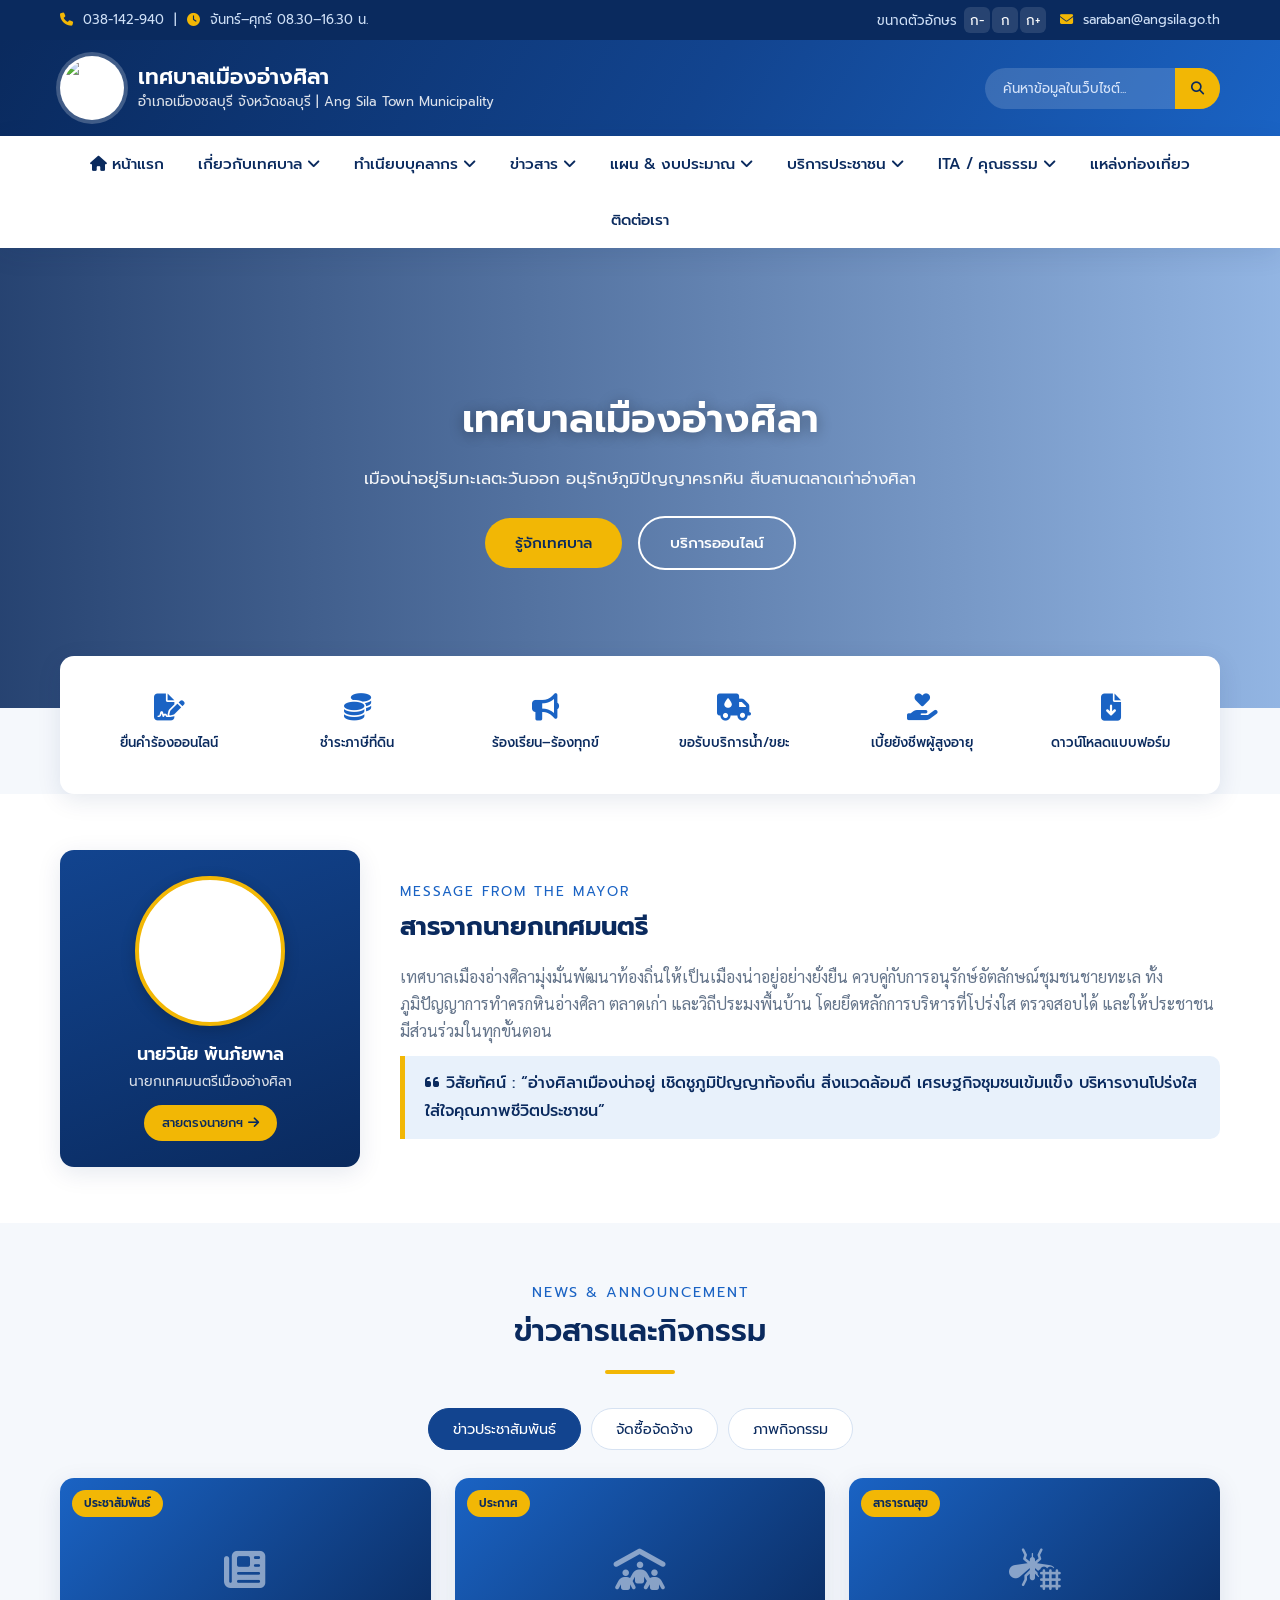
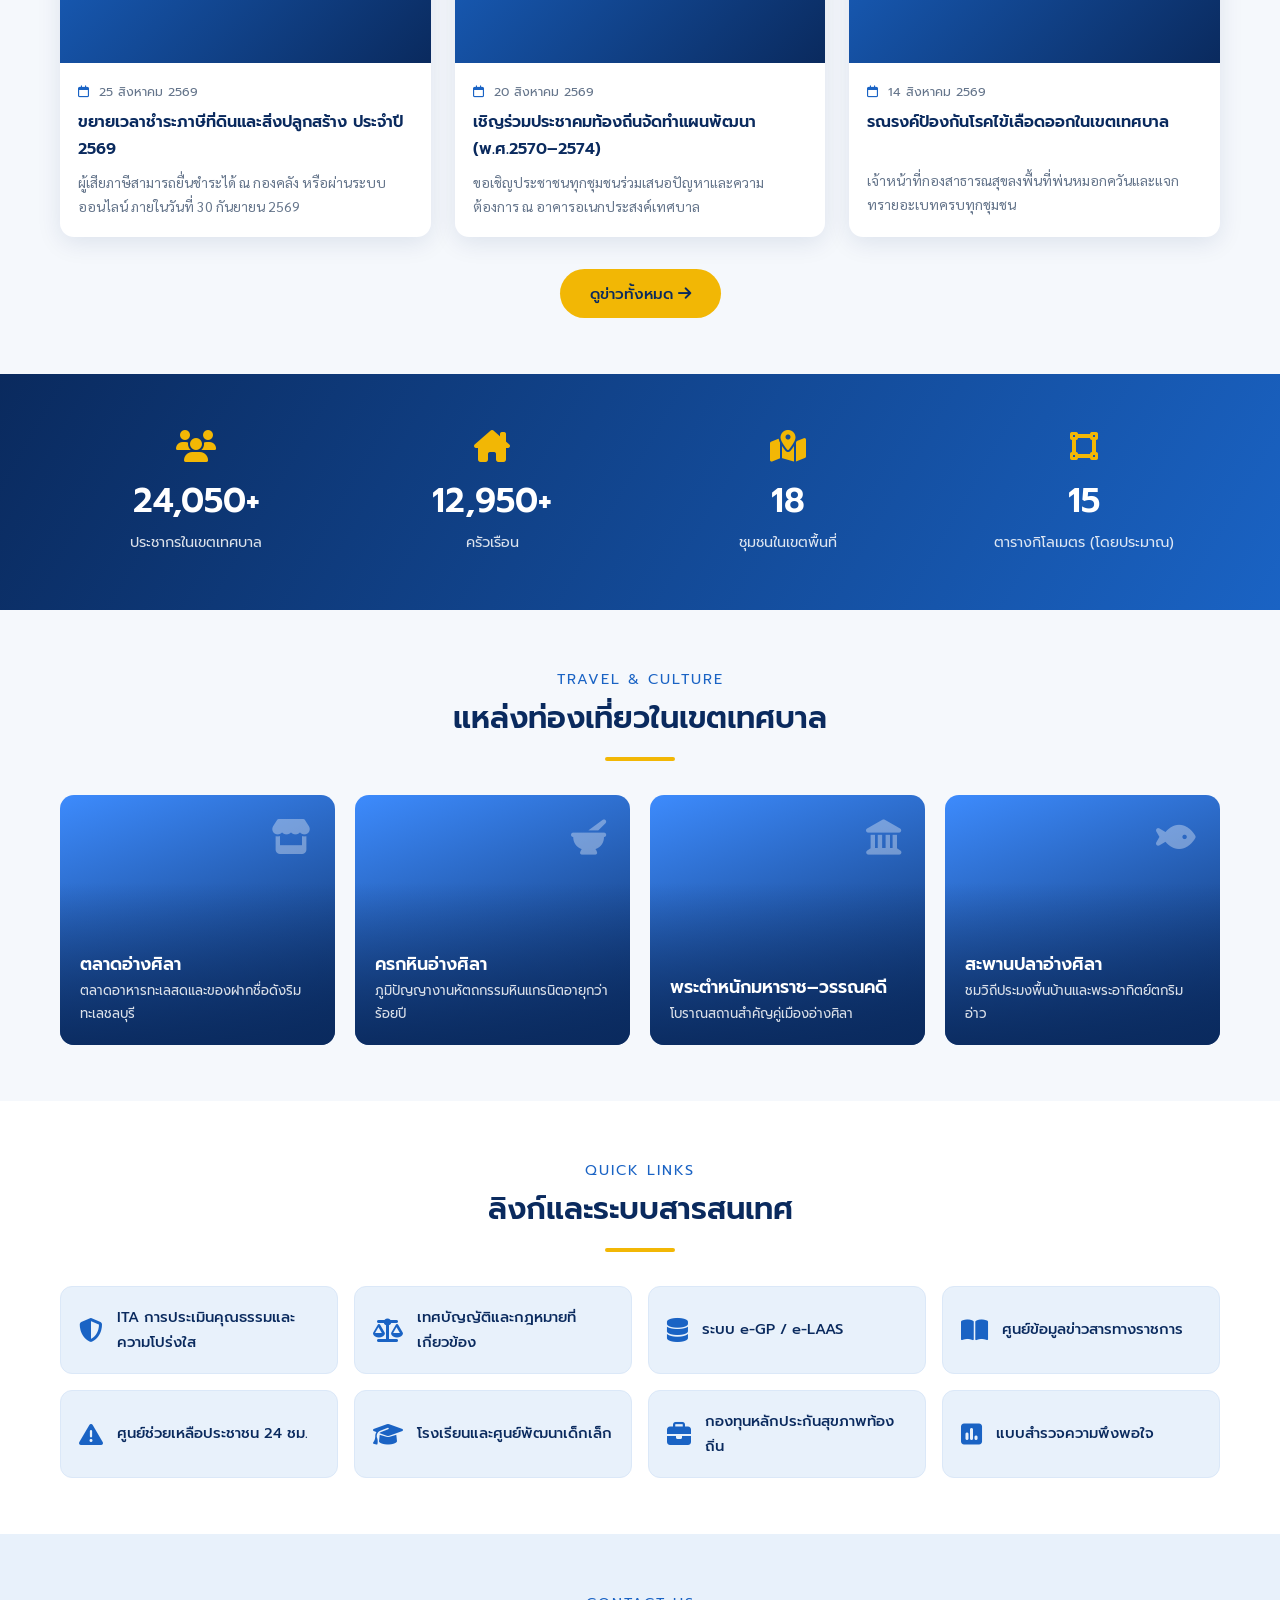
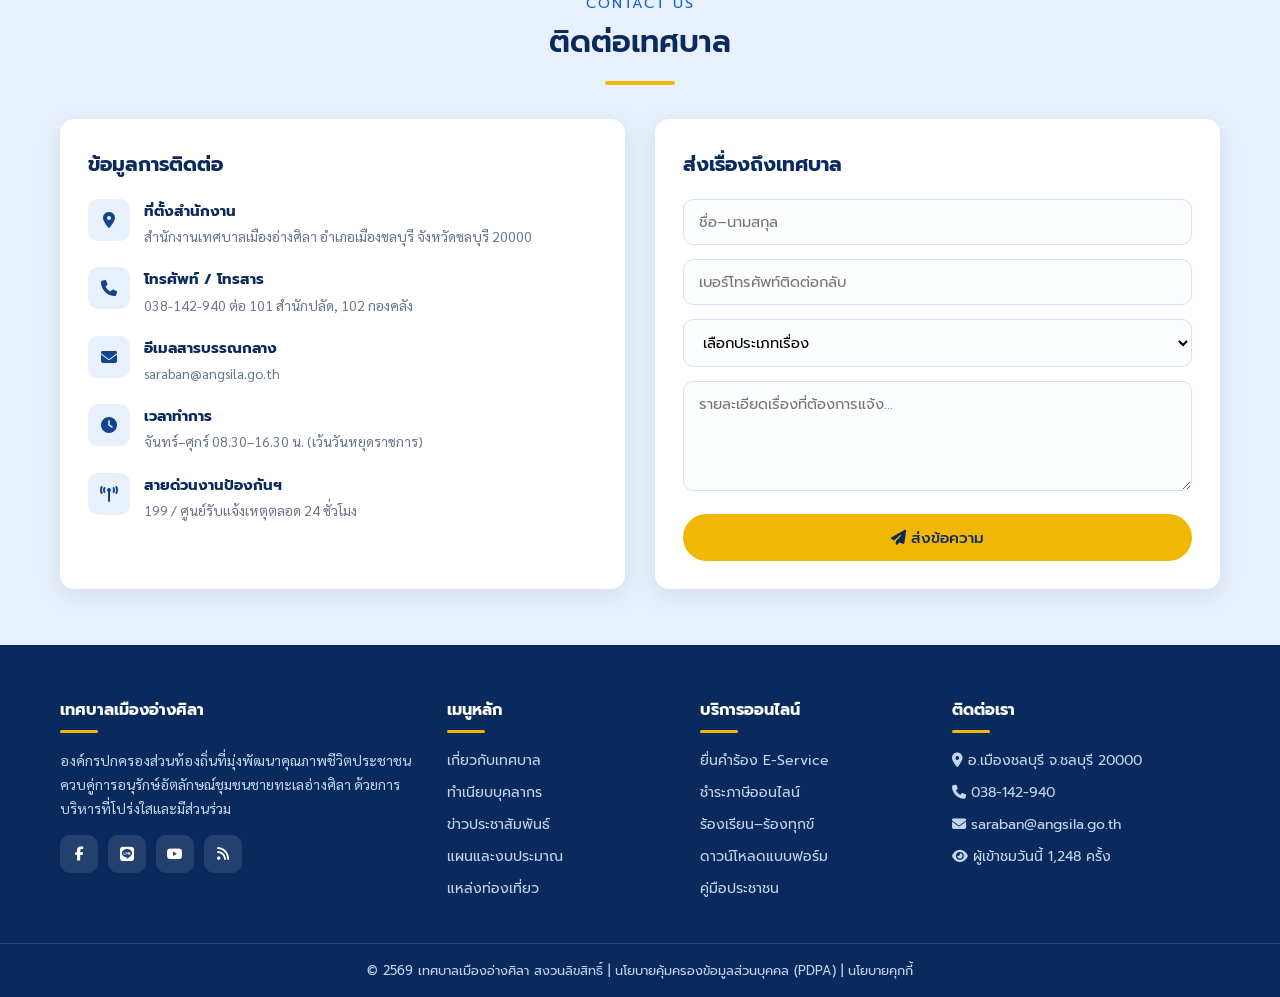
==== index.html @ 9c4792d6 "Update index.html" ====
<!DOCTYPE html>
<html lang="th">
<head>
<meta charset="UTF-8">
<meta name="viewport" content="width=device-width, initial-scale=1.0">
<title>เทศบาลเมืองอ่างศิลา | อำเภอเมืองชลบุรี จังหวัดชลบุรี</title>
<meta name="description" content="เว็บไซต์อย่างเป็นทางการ เทศบาลเมืองอ่างศิลา จังหวัดชลบุรี ข่าวประชาสัมพันธ์ ประกาศจัดซื้อจัดจ้าง บริการประชาชน E-Service">

<link href="https://fonts.googleapis.com/css2?family=Prompt:wght@300;400;500;600;700&family=Sarabun:wght@300;400;600&display=swap" rel="stylesheet">
<link rel="stylesheet" href="https://cdnjs.cloudflare.com/ajax/libs/font-awesome/6.5.1/css/all.min.css">
<link rel="stylesheet" href="style.css?v=2">
</head>
<body>

<!-- ============ TOP BAR ============ -->
<div class="topbar">
  <div class="container">
    <div><i class="fa-solid fa-phone"></i> 038-142-940 &nbsp;|&nbsp; <i class="fa-solid fa-clock"></i> จันทร์–ศุกร์ 08.30–16.30 น.</div>
    <div class="topbar-r">
      <span class="fsize">ขนาดตัวอักษร
        <button data-fs="-1">ก-</button><button data-fs="0">ก</button><button data-fs="1">ก+</button>
      </span>
      <a href="mailto:saraban@angsila.go.th"><i class="fa-solid fa-envelope"></i> saraban@angsila.go.th</a>
    </div>
  </div>
</div>

<!-- ============ HEADER ============ -->
<header class="header">
  <div class="container">
    <div class="brand">
      <div class="logo">
        <img src="https://lh3.googleusercontent.com/d/1RgfR0ilwzPCkBdMjjhStTM_xNR6mOEXY" alt="ตราสัญลักษณ์เทศบาลเมืองอ่างศิลา" style="width:100%; height:100%; object-fit:contain; border-radius:50%;">
      </div>
      <div>
        <h1>เทศบาลเมืองอ่างศิลา</h1>
        <p>อำเภอเมืองชลบุรี จังหวัดชลบุรี | Ang Sila Town Municipality</p>
      </div>
    </div>
    <form class="header-search" id="searchForm">
      <input type="text" placeholder="ค้นหาข้อมูลในเว็บไซต์...">
      <button type="submit"><i class="fa-solid fa-magnifying-glass"></i></button>
    </form>
    <button class="burger" id="burger" aria-label="เปิดเมนู"><i class="fa-solid fa-bars"></i></button>
  </div>
</header>

<!-- ============ NAV ============ -->
<nav class="nav">
  <div class="container">
    <ul id="menu">
      <li><a href="#home"><i class="fa-solid fa-house"></i> หน้าแรก</a></li>

      <li class="has-sub"><a href="#about">เกี่ยวกับเทศบาล <i class="fa-solid fa-angle-down"></i></a>
        <ul class="sub">
          <li><a href="#">ประวัติความเป็นมา</a></li>
          <li><a href="#">วิสัยทัศน์ / พันธกิจ</a></li>
          <li><a href="#">ตราสัญลักษณ์</a></li>
          <li><a href="#">ข้อมูลสภาพทั่วไป</a></li>
          <li><a href="#">อำนาจหน้าที่</a></li>
          <li><a href="#">โครงสร้างองค์กร</a></li>
        </ul>
      </li>

      <li class="has-sub"><a href="#">ทำเนียบบุคลากร <i class="fa-solid fa-angle-down"></i></a>
        <ul class="sub">
          <li><a href="#">คณะผู้บริหาร</a></li>
          <li><a href="#">สมาชิกสภาเทศบาล</a></li>
          <li><a href="#">หัวหน้าส่วนราชการ</a></li>
          <li><a href="#">สำนักปลัดเทศบาล</a></li>
          <li><a href="#">กองคลัง / กองช่าง</a></li>
          <li><a href="#">กองสาธารณสุขฯ / กองการศึกษา</a></li>
        </ul>
      </li>

      <li class="has-sub"><a href="#news">ข่าวสาร <i class="fa-solid fa-angle-down"></i></a>
        <ul class="sub">
          <li><a href="#news">ข่าวประชาสัมพันธ์</a></li>
          <li><a href="#news">ข่าวจัดซื้อจัดจ้าง</a></li>
          <li><a href="#">ประกาศรับสมัครงาน</a></li>
          <li><a href="#news">ภาพกิจกรรม</a></li>
          <li><a href="#">วารสาร / จดหมายข่าว</a></li>
        </ul>
      </li>

      <li class="has-sub"><a href="#">แผน &amp; งบประมาณ <i class="fa-solid fa-angle-down"></i></a>
        <ul class="sub">
          <li><a href="#">แผนพัฒนาท้องถิ่น</a></li>
          <li><a href="#">เทศบัญญัติงบประมาณรายจ่าย</a></li>
          <li><a href="#">แผนการดำเนินงานประจำปี</a></li>
          <li><a href="#">รายงานผลการดำเนินงาน</a></li>
          <li><a href="#">รายงานการเงินประจำปี</a></li>
        </ul>
      </li>

      <li class="has-sub"><a href="#service">บริการประชาชน <i class="fa-solid fa-angle-down"></i></a>
        <ul class="sub">
          <li><a href="#">คู่มือสำหรับประชาชน</a></li>
          <li><a href="#">E-Service ยื่นคำร้องออนไลน์</a></li>
          <li><a href="#">ชำระภาษีออนไลน์</a></li>
          <li><a href="#contact">แจ้งเรื่องร้องเรียน–ร้องทุกข์</a></li>
          <li><a href="#">แจ้งเรื่องทุจริตประพฤติมิชอบ</a></li>
          <li><a href="#">ดาวน์โหลดแบบฟอร์ม</a></li>
        </ul>
      </li>

      <li class="has-sub"><a href="#">ITA / คุณธรรม <i class="fa-solid fa-angle-down"></i></a>
        <ul class="sub">
          <li><a href="#">การเปิดเผยข้อมูลสาธารณะ (OIT)</a></li>
          <li><a href="#">มาตรการส่งเสริมคุณธรรม</a></li>
          <li><a href="#">นโยบาย No Gift Policy</a></li>
          <li><a href="#">ผลการประเมิน ITA</a></li>
        </ul>
      </li>

      <li><a href="#travel">แหล่งท่องเที่ยว</a></li>
      <li><a href="#contact">ติดต่อเรา</a></li>
    </ul>
  </div>
</nav>

<!-- ============ HERO SLIDER ============ -->
<section class="hero" id="home">
  <div class="slide on" style="background-image:url('https://images.unsplash.com/photo-1507525428034-b723cf961d3e?w=1600')">
    <div class="slide-txt">
      <h2>เทศบาลเมืองอ่างศิลา</h2>
      <p>เมืองน่าอยู่ริมทะเลตะวันออก อนุรักษ์ภูมิปัญญาครกหิน สืบสานตลาดเก่าอ่างศิลา</p>
      <a href="#about" class="btn btn-gold">รู้จักเทศบาล</a>
      <a href="#service" class="btn btn-line">บริการออนไลน์</a>
    </div>
  </div>
  <div class="slide" style="background-image:url('https://images.unsplash.com/photo-1519046904884-53103b34b206?w=1600')">
    <div class="slide-txt">
      <h2>บริการประชาชนด้วยหัวใจ</h2>
      <p>ยื่นคำร้อง ชำระภาษี แจ้งเรื่องร้องเรียน ได้ทุกที่ทุกเวลาผ่านระบบ E-Service</p>
      <a href="#service" class="btn btn-gold">เข้าสู่ระบบ E-Service</a>
    </div>
  </div>
  <div class="slide" style="background-image:url('https://images.unsplash.com/photo-1533105079780-92b9be482077?w=1600')">
    <div class="slide-txt">
      <h2>โปร่งใส ตรวจสอบได้</h2>
      <p>เปิดเผยข้อมูลงบประมาณ จัดซื้อจัดจ้าง และผลการดำเนินงานตามหลักธรรมาภิบาล</p>
      <a href="#" class="btn btn-gold">ข้อมูลสาธารณะ (ITA)</a>
    </div>
  </div>
  <div class="dots" id="dots">
    <span class="on" data-go="0"></span><span data-go="1"></span><span data-go="2"></span>
  </div>
</section>

<!-- ============ QUICK SERVICE ============ -->
<div class="container quick" id="service">
  <div class="quick-grid">
    <a href="#" class="qitem"><i class="fa-solid fa-file-signature"></i><span>ยื่นคำร้องออนไลน์</span></a>
    <a href="#" class="qitem"><i class="fa-solid fa-coins"></i><span>ชำระภาษีที่ดิน</span></a>
    <a href="#contact" class="qitem"><i class="fa-solid fa-bullhorn"></i><span>ร้องเรียน–ร้องทุกข์</span></a>
    <a href="#" class="qitem"><i class="fa-solid fa-truck-droplet"></i><span>ขอรับบริการน้ำ/ขยะ</span></a>
    <a href="#" class="qitem"><i class="fa-solid fa-hand-holding-heart"></i><span>เบี้ยยังชีพผู้สูงอายุ</span></a>
    <a href="#" class="qitem"><i class="fa-solid fa-file-arrow-down"></i><span>ดาวน์โหลดแบบฟอร์ม</span></a>
  </div>
</div>

<!-- ============ MAYOR ============ -->
<section class="sec mayor" id="about">
  <div class="container mayor-wrap">
    <div class="mayor-card">
      <div class="ph" style="width: 150px; height: 150px; border-radius: 50%; margin: 0 auto 14px; border: 4px solid #f2b705; overflow: hidden; box-shadow: 0 4px 15px rgba(0,0,0,.2); display: flex; align-items: center; justify-content: center; background: #fff;">
        <img src="https://www.angsilacity.go.th/wp-content/uploads/2025/06/%E0%B8%99%E0%B8%B2%E0%B8%A2%E0%B8%81%E0%B8%AF-%E0%B8%A7%E0%B8%B4%E0%B8%99%E0%B8%B1%E0%B8%A2-4-1024x1024.jpg" alt="นายวินัย พ้นภัยพาล นายกเทศมนตรีเมืองอ่างศิลา" style="width: 100%; height: 100%; object-fit: cover; border-radius: 50%; display: block;">
      </div>
      <h4>นายวินัย พ้นภัยพาล</h4>
      <p>นายกเทศมนตรีเมืองอ่างศิลา</p>
      <a href="#contact">สายตรงนายกฯ <i class="fa-solid fa-arrow-right"></i></a>
    </div>
    <div class="mayor-txt">
      <span class="eyebrow">MESSAGE FROM THE MAYOR</span>
      <h3>สารจากนายกเทศมนตรี</h3>
      <p>เทศบาลเมืองอ่างศิลามุ่งมั่นพัฒนาท้องถิ่นให้เป็นเมืองน่าอยู่อย่างยั่งยืน ควบคู่กับการอนุรักษ์อัตลักษณ์ชุมชนชายทะเล ทั้งภูมิปัญญาการทำครกหินอ่างศิลา ตลาดเก่า และวิถีประมงพื้นบ้าน โดยยึดหลักการบริหารที่โปร่งใส ตรวจสอบได้ และให้ประชาชนมีส่วนร่วมในทุกขั้นตอน</p>
      <div class="vision"><i class="fa-solid fa-quote-left"></i> วิสัยทัศน์ : “อ่างศิลาเมืองน่าอยู่ เชิดชูภูมิปัญญาท้องถิ่น สิ่งแวดล้อมดี เศรษฐกิจชุมชนเข้มแข็ง บริหารงานโปร่งใส ใส่ใจคุณภาพชีวิตประชาชน”</div>
    </div>
  </div>
</section>

<!-- ============ NEWS ============ -->
<section class="sec" id="news">
  <div class="container">
    <div class="sec-head"><span>News &amp; Announcement</span><h2>ข่าวสารและกิจกรรม</h2></div>

    <div class="tabs">
      <button class="tab on" data-tab="0">ข่าวประชาสัมพันธ์</button>
      <button class="tab" data-tab="1">จัดซื้อจัดจ้าง</button>
      <button class="tab" data-tab="2">ภาพกิจกรรม</button>
    </div>

    <div class="pane on">
      <div class="news-grid">
        <article class="card"><div class="card-img"><span class="tag">ประชาสัมพันธ์</span><i class="fa-solid fa-newspaper"></i></div>
          <div class="card-body"><div class="date"><i class="fa-regular fa-calendar"></i> 25 สิงหาคม 2569</div>
          <h4>ขยายเวลาชำระภาษีที่ดินและสิ่งปลูกสร้าง ประจำปี 2569</h4>
          <p>ผู้เสียภาษีสามารถยื่นชำระได้ ณ กองคลัง หรือผ่านระบบออนไลน์ ภายในวันที่ 30 กันยายน 2569</p></div></article>

        <article class="card"><div class="card-img"><span class="tag">ประกาศ</span><i class="fa-solid fa-people-roof"></i></div>
          <div class="card-body"><div class="date"><i class="fa-regular fa-calendar"></i> 20 สิงหาคม 2569</div>
          <h4>เชิญร่วมประชาคมท้องถิ่นจัดทำแผนพัฒนา (พ.ศ.2570–2574)</h4>
          <p>ขอเชิญประชาชนทุกชุมชนร่วมเสนอปัญหาและความต้องการ ณ อาคารอเนกประสงค์เทศบาล</p></div></article>

        <article class="card"><div class="card-img"><span class="tag">สาธารณสุข</span><i class="fa-solid fa-mosquito-net"></i></div>
          <div class="card-body"><div class="date"><i class="fa-regular fa-calendar"></i> 14 สิงหาคม 2569</div>
          <h4>รณรงค์ป้องกันโรคไข้เลือดออกในเขตเทศบาล</h4>
          <p>เจ้าหน้าที่กองสาธารณสุขลงพื้นที่พ่นหมอกควันและแจกทรายอะเบทครบทุกชุมชน</p></div></article>
      </div>
    </div>

    <div class="pane">
      <div class="news-grid">
        <article class="card"><div class="card-img"><span class="tag">e-Bidding</span><i class="fa-solid fa-gavel"></i></div>
          <div class="card-body"><div class="date"><i class="fa-regular fa-calendar"></i> 22 สิงหาคม 2569</div>
          <h4>ประกวดราคาจ้างก่อสร้างถนน คสล. ซอยอ่างศิลา 12</h4>
          <p>วงเงินงบประมาณ 4,850,000 บาท ยื่นข้อเสนอผ่านระบบ e-GP</p></div></article>

        <article class="card"><div class="card-img"><span class="tag">ราคากลาง</span><i class="fa-solid fa-file-invoice-dollar"></i></div>
          <div class="card-body"><div class="date"><i class="fa-regular fa-calendar"></i> 18 สิงหาคม 2569</div>
          <h4>เผยแพร่ราคากลางจัดซื้อรถบรรทุกขยะแบบอัดท้าย</h4>
          <p>ขนาด 6 ตัน 6 ล้อ จำนวน 1 คัน ตามเกณฑ์ราคากลางสำนักงบประมาณ</p></div></article>

        <article class="card"><div class="card-img"><span class="tag">ผลจัดซื้อ</span><i class="fa-solid fa-clipboard-check"></i></div>
          <div class="card-body"><div class="date"><i class="fa-regular fa-calendar"></i> 09 สิงหาคม 2569</div>
          <h4>ประกาศผู้ชนะการเสนอราคาปรับปรุงภูมิทัศน์ชายหาด</h4>
          <p>รายละเอียดตามเอกสารแนบท้ายประกาศเทศบาลเมืองอ่างศิลา</p></div></article>
      </div>
    </div>

    <div class="pane">
      <div class="news-grid">
        <article class="card"><div class="card-img"><span class="tag">กิจกรรม</span><i class="fa-solid fa-camera-retro"></i></div>
          <div class="card-body"><div class="date"><i class="fa-regular fa-calendar"></i> 12 สิงหาคม 2569</div>
          <h4>กิจกรรมเฉลิมพระเกียรติและปลูกต้นไม้เฉลิมพระเกียรติ</h4>
          <p>คณะผู้บริหาร พนักงาน และประชาชนร่วมกิจกรรมโดยพร้อมเพรียง</p></div></article>

        <article class="card"><div class="card-img"><span class="tag">ชุมชน</span><i class="fa-solid fa-hands-holding-circle"></i></div>
          <div class="card-body"><div class="date"><i class="fa-regular fa-calendar"></i> 05 สิงหาคม 2569</div>
          <h4>อบรมส่งเสริมอาชีพงานหัตถกรรมครกหินอ่างศิลา</h4>
          <p>ถ่ายทอดภูมิปัญญาสู่เยาวชนรุ่นใหม่ ต่อยอดเป็นสินค้า OTOP ประจำท้องถิ่น</p></div></article>

        <article class="card"><div class="card-img"><span class="tag">สิ่งแวดล้อม</span><i class="fa-solid fa-recycle"></i></div>
          <div class="card-body"><div class="date"><i class="fa-regular fa-calendar"></i> 28 กรกฎาคม 2569</div>
          <h4>Big Cleaning Day เก็บขยะชายหาดอ่างศิลา</h4>
          <p>ร่วมกับจิตอาสาและสถานศึกษาในพื้นที่ ฟื้นฟูทัศนียภาพชายทะเล</p></div></article>
      </div>
    </div>

    <a href="#" class="btn more btn-gold">ดูข่าวทั้งหมด <i class="fa-solid fa-arrow-right"></i></a>
  </div>
</section>

<!-- ============ STATS ============ -->
<section class="sec stats">
  <div class="container stat-grid">
    <div class="stat"><i class="fa-solid fa-users"></i><h3 data-count="39000">0</h3><p>ประชากรในเขตเทศบาล</p></div>
    <div class="stat"><i class="fa-solid fa-house-chimney"></i><h3 data-count="21000">0</h3><p>ครัวเรือน</p></div>
    <div class="stat"><i class="fa-solid fa-map-location-dot"></i><h3 data-count="18">0</h3><p>ชุมชนในเขตพื้นที่</p></div>
    <div class="stat"><i class="fa-solid fa-vector-square"></i><h3 data-count="15">0</h3><p>ตารางกิโลเมตร (โดยประมาณ)</p></div>
  </div>
</section>

<!-- ============ TRAVEL ============ -->
<section class="sec" id="travel">
  <div class="container">
    <div class="sec-head"><span>Travel &amp; Culture</span><h2>แหล่งท่องเที่ยวในเขตเทศบาล</h2></div>
    <div class="travel-grid">
      <div class="t-card"><i class="fa-solid fa-store"></i><div><h4>ตลาดอ่างศิลา</h4><p>ตลาดอาหารทะเลสดและของฝากชื่อดังริมทะเลชลบุรี</p></div></div>
      <div class="t-card"><i class="fa-solid fa-mortar-pestle"></i><div><h4>ครกหินอ่างศิลา</h4><p>ภูมิปัญญางานหัตถกรรมหินแกรนิตอายุกว่าร้อยปี</p></div></div>
      <div class="t-card"><i class="fa-solid fa-landmark"></i><div><h4>พระตำหนักมหาราช–วรรณคดี</h4><p>โบราณสถานสำคัญคู่เมืองอ่างศิลา</p></div></div>
      <div class="t-card"><i class="fa-solid fa-fish"></i><div><h4>สะพานปลาอ่างศิลา</h4><p>ชมวิถีประมงพื้นบ้านและพระอาทิตย์ตกริมอ่าว</p></div></div>
    </div>
  </div>
</section>

<!-- ============ QUICK LINKS ============ -->
<section class="sec ita">
  <div class="container">
    <div class="sec-head"><span>Quick Links</span><h2>ลิงก์และระบบสารสนเทศ</h2></div>
    <div class="link-grid">
      <a href="#" class="link-box"><i class="fa-solid fa-shield-halved"></i><b>ITA การประเมินคุณธรรมและความโปร่งใส</b></a>
      <a href="#" class="link-box"><i class="fa-solid fa-scale-balanced"></i><b>เทศบัญญัติและกฎหมายที่เกี่ยวข้อง</b></a>
      <a href="#" class="link-box"><i class="fa-solid fa-database"></i><b>ระบบ e-GP / e-LAAS</b></a>
      <a href="#" class="link-box"><i class="fa-solid fa-book-open"></i><b>ศูนย์ข้อมูลข่าวสารทางราชการ</b></a>
      <a href="#" class="link-box"><i class="fa-solid fa-triangle-exclamation"></i><b>ศูนย์ช่วยเหลือประชาชน 24 ชม.</b></a>
      <a href="#" class="link-box"><i class="fa-solid fa-graduation-cap"></i><b>โรงเรียนและศูนย์พัฒนาเด็กเล็ก</b></a>
      <a href="#" class="link-box"><i class="fa-solid fa-briefcase"></i><b>กองทุนหลักประกันสุขภาพท้องถิ่น</b></a>
      <a href="#" class="link-box"><i class="fa-solid fa-square-poll-vertical"></i><b>แบบสำรวจความพึงพอใจ</b></a>
    </div>
  </div>
</section>

<!-- ============ CONTACT ============ -->
<section class="sec contact" id="contact">
  <div class="container">
    <div class="sec-head"><span>Contact Us</span><h2>ติดต่อเทศบาล</h2></div>
    <div class="contact-wrap">
      <div class="info-box">
        <h3>ข้อมูลการติดต่อ</h3>
        <div class="info-row"><i class="fa-solid fa-location-dot"></i><div><b>ที่ตั้งสำนักงาน</b><span>สำนักงานเทศบาลเมืองอ่างศิลา อำเภอเมืองชลบุรี จังหวัดชลบุรี 20000</span></div></div>
        <div class="info-row"><i class="fa-solid fa-phone"></i><div><b>โทรศัพท์ / โทรสาร</b><span>038-142-940 ต่อ 101 สำนักปลัด, 102 กองคลัง</span></div></div>
        <div class="info-row"><i class="fa-solid fa-envelope"></i><div><b>อีเมลสารบรรณกลาง</b><span>saraban@angsila.go.th</span></div></div>
        <div class="info-row"><i class="fa-solid fa-clock"></i><div><b>เวลาทำการ</b><span>จันทร์–ศุกร์ 08.30–16.30 น. (เว้นวันหยุดราชการ)</span></div></div>
        <div class="info-row"><i class="fa-solid fa-tower-broadcast"></i><div><b>สายด่วนงานป้องกันฯ</b><span>199 / ศูนย์รับแจ้งเหตุตลอด 24 ชั่วโมง</span></div></div>
      </div>

      <div class="info-box">
        <h3>ส่งเรื่องถึงเทศบาล</h3>
        <form id="contactForm">
          <div class="form-g"><input type="text" placeholder="ชื่อ–นามสกุล" required></div>
          <div class="form-g"><input type="tel" placeholder="เบอร์โทรศัพท์ติดต่อกลับ" required></div>
          <div class="form-g">
            <select required>
              <option value="">เลือกประเภทเรื่อง</option>
              <option>สอบถามข้อมูลทั่วไป</option>
              <option>แจ้งเรื่องร้องเรียน–ร้องทุกข์</option>
              <option>แจ้งซ่อมไฟฟ้าสาธารณะ / ถนน</option>
              <option>ขอรับบริการจัดเก็บขยะ</option>
            </select>
          </div>
          <div class="form-g"><textarea placeholder="รายละเอียดเรื่องที่ต้องการแจ้ง..." required></textarea></div>
          <button type="submit" class="btn btn-gold"><i class="fa-solid fa-paper-plane"></i> ส่งข้อความ</button>
          <p class="form-msg" id="formMsg"></p>
        </form>
      </div>
    </div>
  </div>
</section>

<!-- ============ FOOTER ============ -->
<footer>
  <div class="container f-grid">
    <div>
      <h4>เทศบาลเมืองอ่างศิลา</h4>
      <p class="f-about">องค์กรปกครองส่วนท้องถิ่นที่มุ่งพัฒนาคุณภาพชีวิตประชาชน ควบคู่การอนุรักษ์อัตลักษณ์ชุมชนชายทะเลอ่างศิลา ด้วยการบริหารที่โปร่งใสและมีส่วนร่วม</p>
      <div class="social">
        <a href="#" aria-label="Facebook"><i class="fa-brands fa-facebook-f"></i></a>
        <a href="#" aria-label="Line"><i class="fa-brands fa-line"></i></a>
        <a href="#" aria-label="YouTube"><i class="fa-brands fa-youtube"></i></a>
        <a href="#" aria-label="RSS"><i class="fa-solid fa-rss"></i></a>
      </div>
    </div>
    <div><h4>เมนูหลัก</h4><ul>
      <li><a href="#about">เกี่ยวกับเทศบาล</a></li>
      <li><a href="#">ทำเนียบบุคลากร</a></li>
      <li><a href="#news">ข่าวประชาสัมพันธ์</a></li>
      <li><a href="#">แผนและงบประมาณ</a></li>
      <li><a href="#travel">แหล่งท่องเที่ยว</a></li>
    </ul></div>
    <div><h4>บริการออนไลน์</h4><ul>
      <li><a href="#">ยื่นคำร้อง E-Service</a></li>
      <li><a href="#">ชำระภาษีออนไลน์</a></li>
      <li><a href="#contact">ร้องเรียน–ร้องทุกข์</a></li>
      <li><a href="#">ดาวน์โหลดแบบฟอร์ม</a></li>
      <li><a href="#">คู่มือประชาชน</a></li>
    </ul></div>
    <div><h4>ติดต่อเรา</h4><ul>
      <li><i class="fa-solid fa-location-dot"></i> อ.เมืองชลบุรี จ.ชลบุรี 20000</li>
      <li><i class="fa-solid fa-phone"></i> 038-142-940</li>
      <li><i class="fa-solid fa-envelope"></i> saraban@angsila.go.th</li>
      <li><i class="fa-solid fa-eye"></i> ผู้เข้าชมวันนี้ 1,248 ครั้ง</li>
    </ul></div>
  </div>
  <div class="copy">© 2569 เทศบาลเมืองอ่างศิลา สงวนลิขสิทธิ์ | นโยบายคุ้มครองข้อมูลส่วนบุคคล (PDPA) | นโยบายคุกกี้</div>
</footer>

<button id="top" aria-label="กลับขึ้นด้านบน"><i class="fa-solid fa-chevron-up"></i></button>

<script src="script.js"></script>
</body>
</html>
---- style.css ----
/* ================================================
   เทศบาลเมืองอ่างศิลา — Stylesheet
   Theme: Navy Blue | Font: Prompt / Sarabun
   ================================================ */

/* ---------- 1. VARIABLES ---------- */
:root{
  --navy:#0a2a5e;
  --blue:#12448f;
  --blue2:#1a63c4;
  --sky:#3d8bfd;
  --light:#e8f1fb;
  --gold:#f2b705;
  --ink:#1e2a3a;
  --gray:#65758b;
  --line:#d6e2f2;
  --radius:14px;
  --shadow:0 6px 24px rgba(10,42,94,.10);
  --shadow-lg:0 14px 34px rgba(10,42,94,.18);
}

/* ---------- 2. RESET & BASE ---------- */
*{margin:0;padding:0;box-sizing:border-box}
html{scroll-behavior:smooth}
body{font-family:'Prompt',sans-serif;color:var(--ink);background:#f5f8fc;line-height:1.7;font-size:16px}
a{text-decoration:none;color:inherit}
li{list-style:none}
img{max-width:100%;display:block}
button{font-family:inherit}

/* ---------- 3. LAYOUT HELPERS ---------- */
.container{max-width:1200px;margin:0 auto;padding:0 20px}
.sec{padding:56px 0}
.sec-head{text-align:center;margin-bottom:34px}
.sec-head span{color:var(--blue2);font-size:.9rem;letter-spacing:2px;text-transform:uppercase}
.sec-head h2{font-size:1.9rem;color:var(--navy);font-weight:600}
.sec-head::after{content:"";display:block;width:70px;height:4px;background:var(--gold);margin:12px auto 0;border-radius:4px}
.eyebrow{color:var(--blue2);font-size:.85rem;letter-spacing:2px}

/* ---------- 4. BUTTONS ---------- */
.btn{display:inline-block;padding:12px 30px;border-radius:30px;font-weight:500;transition:.25s;cursor:pointer;border:0;font-size:.95rem}
.btn-gold{background:var(--gold);color:var(--navy)}
.btn-gold:hover{background:#fff;transform:translateY(-2px)}
.btn-line{border:2px solid #fff;color:#fff;margin-left:10px}
.btn-line:hover{background:#fff;color:var(--navy)}
.more{display:block;width:fit-content;margin:32px auto 0}

/* ---------- 5. TOP BAR ---------- */
.topbar{background:var(--navy);color:#cfe0f7;font-size:.82rem;padding:7px 0}
.topbar .container{display:flex;justify-content:space-between;align-items:center;flex-wrap:wrap;gap:8px}
.topbar i{color:var(--gold);margin-right:5px}
.topbar-r{display:flex;align-items:center;gap:14px}
.fsize button{background:rgba(255,255,255,.12);border:0;color:#fff;width:26px;height:26px;border-radius:6px;cursor:pointer;margin-left:2px}
.fsize button:hover{background:var(--gold);color:var(--navy)}

/* ---------- 6. HEADER ---------- */
.header{background:linear-gradient(120deg,#0a2a5e,#12448f 55%,#1a63c4);color:#fff;padding:16px 0}
.header .container{display:flex;align-items:center;justify-content:space-between;gap:16px}
.brand{display:flex;align-items:center;gap:14px}
.logo{width:64px;height:64px;border-radius:50%;background:#fff;display:flex;align-items:center;justify-content:center;box-shadow:0 0 0 4px rgba(255,255,255,.22);flex-shrink:0;overflow:hidden;padding:3px}
.logo img{width:100%;height:100%;object-fit:contain}
.brand h1{font-size:1.35rem;font-weight:600;line-height:1.3}
.brand p{font-size:.83rem;opacity:.85}
.header-search{display:flex;background:rgba(255,255,255,.15);border-radius:30px;overflow:hidden}
.header-search input{border:0;background:transparent;padding:10px 18px;color:#fff;outline:0;width:190px;font-family:inherit}
.header-search input::placeholder{color:#d6e4fa}
.header-search button{border:0;background:var(--gold);color:var(--navy);padding:0 16px;cursor:pointer}
.burger{display:none;background:transparent;border:0;color:#fff;font-size:1.6rem;cursor:pointer}

/* ---------- 7. NAVIGATION ---------- */
.nav{background:#fff;box-shadow:var(--shadow);position:sticky;top:0;z-index:99}
.nav ul{display:flex;justify-content:center;flex-wrap:wrap}
.nav > .container > ul > li > a{display:block;padding:15px 17px;font-size:.95rem;font-weight:500;color:var(--navy);position:relative}
.nav > .container > ul > li > a:hover{color:var(--blue2)}
.nav > .container > ul > li > a::after{content:"";position:absolute;left:50%;bottom:8px;width:0;height:3px;background:var(--gold);transition:.25s;transform:translateX(-50%);border-radius:3px}
.nav > .container > ul > li:hover > a::after{width:60%}

.has-sub{position:relative}
.sub{position:absolute;top:100%;left:0;background:#fff;min-width:245px;box-shadow:var(--shadow);border-top:3px solid var(--gold);border-radius:0 0 10px 10px;display:block;opacity:0;visibility:hidden;transform:translateY(10px);transition:.22s}
.has-sub:hover .sub{opacity:1;visibility:visible;transform:translateY(0)}
.sub li a{display:block;padding:10px 18px;font-size:.9rem;color:var(--ink);border-bottom:1px solid #eef3f9;transition:.2s}
.sub li a:hover{background:var(--light);color:var(--blue);padding-left:24px}

/* ---------- 8. HERO SLIDER ---------- */
.hero{position:relative;height:460px;overflow:hidden}
.slide{position:absolute;inset:0;opacity:0;transition:opacity 1s;background-size:cover;background-position:center;display:grid;place-items:center}
.slide.on{opacity:1}
.slide::before{content:"";position:absolute;inset:0;background:linear-gradient(90deg,rgba(10,42,94,.88),rgba(26,99,196,.45))}
.slide-txt{position:relative;color:#fff;text-align:center;max-width:840px;padding:0 20px}
.slide-txt h2{font-size:2.5rem;font-weight:600;margin-bottom:12px;text-shadow:0 2px 14px rgba(0,0,0,.35)}
.slide-txt p{font-size:1.05rem;opacity:.95;margin-bottom:22px}
.dots{position:absolute;bottom:22px;left:50%;transform:translateX(-50%);display:flex;gap:9px;z-index:3}
.dots span{width:11px;height:11px;border-radius:50%;background:rgba(255,255,255,.5);cursor:pointer;transition:.3s}
.dots span.on{background:var(--gold);width:30px;border-radius:8px}

/* ---------- 9. QUICK SERVICE ---------- */
.quick{margin-top:-52px;position:relative;z-index:5}
.quick-grid{display:grid;grid-template-columns:repeat(6,1fr);gap:14px;background:#fff;padding:22px;border-radius:var(--radius);box-shadow:var(--shadow)}
.qitem{text-align:center;padding:16px 8px;border-radius:12px;transition:.25s}
.qitem i{font-size:1.7rem;color:var(--blue2);margin-bottom:8px;display:block;transition:.25s}
.qitem span{font-size:.82rem;font-weight:500;color:var(--navy);transition:.25s}
.qitem:hover{background:var(--blue);transform:translateY(-5px)}
.qitem:hover i,.qitem:hover span{color:#fff}

/* ---------- 10. MAYOR (แก้ไขให้รูปอยู่ในกรอบวงกลมเรียบร้อย) ---------- */
.mayor{background:#fff}
.mayor-wrap{display:grid;grid-template-columns:300px 1fr;gap:40px;align-items:center}
.mayor-card{background:linear-gradient(160deg,var(--blue),var(--navy));border-radius:var(--radius);padding:26px 20px;text-align:center;color:#fff;box-shadow:var(--shadow)}
.mayor-card .ph{width:150px;height:150px;border-radius:50%;margin:0 auto 14px;border:4px solid var(--gold);overflow:hidden;box-shadow:0 4px 15px rgba(0,0,0,.2);display:flex;align-items:center;justify-content:center;background:#fff}
.mayor-card .ph img{width:100%;height:100%;object-fit:cover;border-radius:50%;display:block}
.mayor-card h4{font-size:1.1rem;font-weight:600}
.mayor-card p{font-size:.85rem;opacity:.85}
.mayor-card a{display:inline-block;margin-top:12px;font-size:.8rem;background:var(--gold);color:var(--navy);padding:7px 18px;border-radius:20px;font-weight:500;transition:.25s}
.mayor-card a:hover{background:#fff}
.mayor-txt h3{color:var(--navy);font-size:1.6rem;margin-bottom:14px}
.mayor-txt p{color:var(--gray);margin-bottom:12px;font-family:'Sarabun',sans-serif}
.vision{border-left:5px solid var(--gold);background:var(--light);padding:14px 20px;border-radius:0 10px 10px 0;color:var(--navy);font-weight:500}

/* ---------- 11. NEWS ---------- */
.tabs{display:flex;justify-content:center;gap:10px;flex-wrap:wrap;margin-bottom:28px}
.tab{padding:9px 24px;border-radius:30px;background:#fff;border:1px solid var(--line);cursor:pointer;font-size:.9rem;color:var(--navy);transition:.2s}
.tab.on,.tab:hover{background:var(--blue);color:#fff;border-color:var(--blue)}
.pane{display:none}
.pane.on{display:block;animation:fade .4s}
@keyframes fade{from{opacity:0;transform:translateY(12px)}to{opacity:1;transform:none}}

.news-grid{display:grid;grid-template-columns:repeat(3,1fr);gap:24px}
.card{background:#fff;border-radius:var(--radius);overflow:hidden;box-shadow:var(--shadow);transition:.28s}
.card:hover{transform:translateY(-7px);box-shadow:var(--shadow-lg)}
.card-img{height:185px;background:linear-gradient(135deg,var(--blue2),var(--navy));display:grid;place-items:center;color:rgba(255,255,255,.5);font-size:2.6rem;position:relative}
.tag{position:absolute;top:12px;left:12px;background:var(--gold);color:var(--navy);font-size:.72rem;padding:4px 12px;border-radius:20px;font-weight:600}
.card-body{padding:18px}
.date{font-size:.78rem;color:var(--gray);margin-bottom:7px}
.date i{color:var(--blue2);margin-right:5px}
.card-body h4{font-size:1rem;color:var(--navy);font-weight:600;margin-bottom:8px;min-height:52px}
.card-body p{font-size:.87rem;color:var(--gray);font-family:'Sarabun',sans-serif}

/* ---------- 12. STATS ---------- */
.stats{background:linear-gradient(120deg,var(--navy),var(--blue2));color:#fff}
.stat-grid{display:grid;grid-template-columns:repeat(4,1fr);gap:24px;text-align:center}
.stat i{font-size:2rem;color:var(--gold);margin-bottom:10px}
.stat h3{font-size:2.1rem;font-weight:600}
.stat p{font-size:.9rem;opacity:.85}

/* ---------- 13. TRAVEL ---------- */
.travel-grid{display:grid;grid-template-columns:repeat(4,1fr);gap:20px}
.t-card{position:relative;height:250px;border-radius:var(--radius);overflow:hidden;background:linear-gradient(160deg,var(--sky),var(--navy));display:flex;align-items:flex-end;padding:20px;color:#fff;transition:.3s}
.t-card::after{content:"";position:absolute;inset:0;background:linear-gradient(transparent 35%,rgba(10,42,94,.9))}
.t-card i{position:absolute;top:24px;right:24px;font-size:2.2rem;opacity:.35}
.t-card div{position:relative;z-index:2}
.t-card h4{font-size:1.1rem;font-weight:600}
.t-card p{font-size:.82rem;opacity:.85}
.t-card:hover{transform:scale(1.03)}

/* ---------- 14. QUICK LINKS ---------- */
.ita{background:#fff}
.link-grid{display:grid;grid-template-columns:repeat(4,1fr);gap:16px}
.link-box{display:flex;align-items:center;gap:14px;background:var(--light);padding:18px;border-radius:12px;transition:.25s;border:1px solid #dbe8f8}
.link-box i{font-size:1.5rem;color:var(--blue2);transition:.25s}
.link-box b{font-size:.92rem;color:var(--navy);font-weight:500;transition:.25s}
.link-box:hover{background:var(--blue);border-color:var(--blue)}
.link-box:hover i,.link-box:hover b{color:#fff}

/* ---------- 15. CONTACT ---------- */
.contact{background:var(--light)}
.contact-wrap{display:grid;grid-template-columns:1fr 1fr;gap:30px}
.info-box{background:#fff;padding:28px;border-radius:var(--radius);box-shadow:var(--shadow)}
.info-box h3{color:var(--navy);margin-bottom:18px;font-size:1.25rem}
.info-row{display:flex;gap:14px;margin-bottom:16px}
.info-row i{width:42px;height:42px;background:var(--light);color:var(--blue);border-radius:10px;display:grid;place-items:center;flex-shrink:0}
.info-row b{display:block;font-size:.93rem;color:var(--navy)}
.info-row span{font-size:.86rem;color:var(--gray);font-family:'Sarabun',sans-serif}

.form-g{margin-bottom:14px}
.form-g input,.form-g textarea,.form-g select{width:100%;padding:11px 15px;border:1px solid var(--line);border-radius:10px;font-family:inherit;font-size:.92rem;outline:0;background:#fbfdff;transition:.2s}
.form-g input:focus,.form-g textarea:focus,.form-g select:focus{border-color:var(--blue2)}
.form-g textarea{height:110px;resize:vertical}
.info-box .btn-gold{width:100%}
.form-msg{margin-top:12px;font-size:.88rem;color:#0a7a3c;display:none}
.form-msg.show{display:block}

/* ---------- 16. FOOTER ---------- */
footer{background:var(--navy);color:#c3d6f0;padding:52px 0 0;font-size:.88rem}
.f-grid{display:grid;grid-template-columns:1.6fr 1fr 1fr 1.2fr;gap:30px;padding-bottom:34px}
footer h4{color:#fff;font-size:1rem;margin-bottom:16px;position:relative;padding-bottom:9px}
footer h4::after{content:"";position:absolute;left:0;bottom:0;width:38px;height:3px;background:var(--gold);border-radius:3px}
.f-about{font-family:'Sarabun',sans-serif}
footer li{margin-bottom:8px}
footer li a:hover{color:var(--gold);padding-left:5px;display:inline-block;transition:.2s}
.social{display:flex;gap:10px;margin-top:14px}
.social a{width:38px;height:38px;border-radius:10px;background:rgba(255,255,255,.1);display:grid;place-items:center;color:#fff;transition:.25s}
.social a:hover{background:var(--gold);color:var(--navy);transform:translateY(-3px)}
.copy{border-top:1px solid rgba(255,255,255,.12);padding:16px 0;text-align:center;font-size:.8rem}

/* ---------- 17. BACK TO TOP ---------- */
#top{position:fixed;right:22px;bottom:22px;width:46px;height:46px;border-radius:50%;background:var(--blue2);color:#fff;border:0;cursor:pointer;display:none;place-items:center;box-shadow:var(--shadow);z-index:100}
#top.show{display:grid}
#top:hover{background:var(--navy)}

/* ---------- 18. RESPONSIVE ---------- */
@media(max-width:992px){
  .quick-grid{grid-template-columns:repeat(3,1fr)}
  .news-grid,.travel-grid,.link-grid{grid-template-columns:repeat(2,1fr)}
  .mayor-wrap,.contact-wrap{grid-template-columns:1fr}
  .stat-grid{grid-template-columns:repeat(2,1fr)}
  .f-grid{grid-template-columns:1fr 1fr}
}

@media(max-width:768px){
  .burger{display:block}
  .header-search{display:none}
  .nav .container > ul{display:none;flex-direction:column}
  .nav .container > ul.show{display:flex}
  .nav > .container > ul > li > a{padding:12px;border-bottom:1px solid #eef3f9}
  .sub{position:static;opacity:1;visibility:visible;transform:none;box-shadow:none;display:none;background:var(--light);border-radius:0}
  .has-sub.open .sub{display:block}
  .hero{height:390px}
  .slide-txt h2{font-size:1.6rem}
  .btn-line{margin-left:0;margin-top:10px}
  .news-grid,.travel-grid,.link-grid,.quick-grid{grid-template-columns:repeat(2,1fr)}
  .brand h1{font-size:1.05rem}
  .f-grid{grid-template-columns:1fr}
}

@media(max-width:480px){
  .quick-grid,.news-grid,.travel-grid,.link-grid{grid-template-columns:1fr}
  .stat-grid{grid-template-columns:1fr}
}

/* ---------- 19. PRINT ---------- */
@media print{
  .topbar,.nav,.hero,.quick,#top,footer .social{display:none}
  body{background:#fff}
}
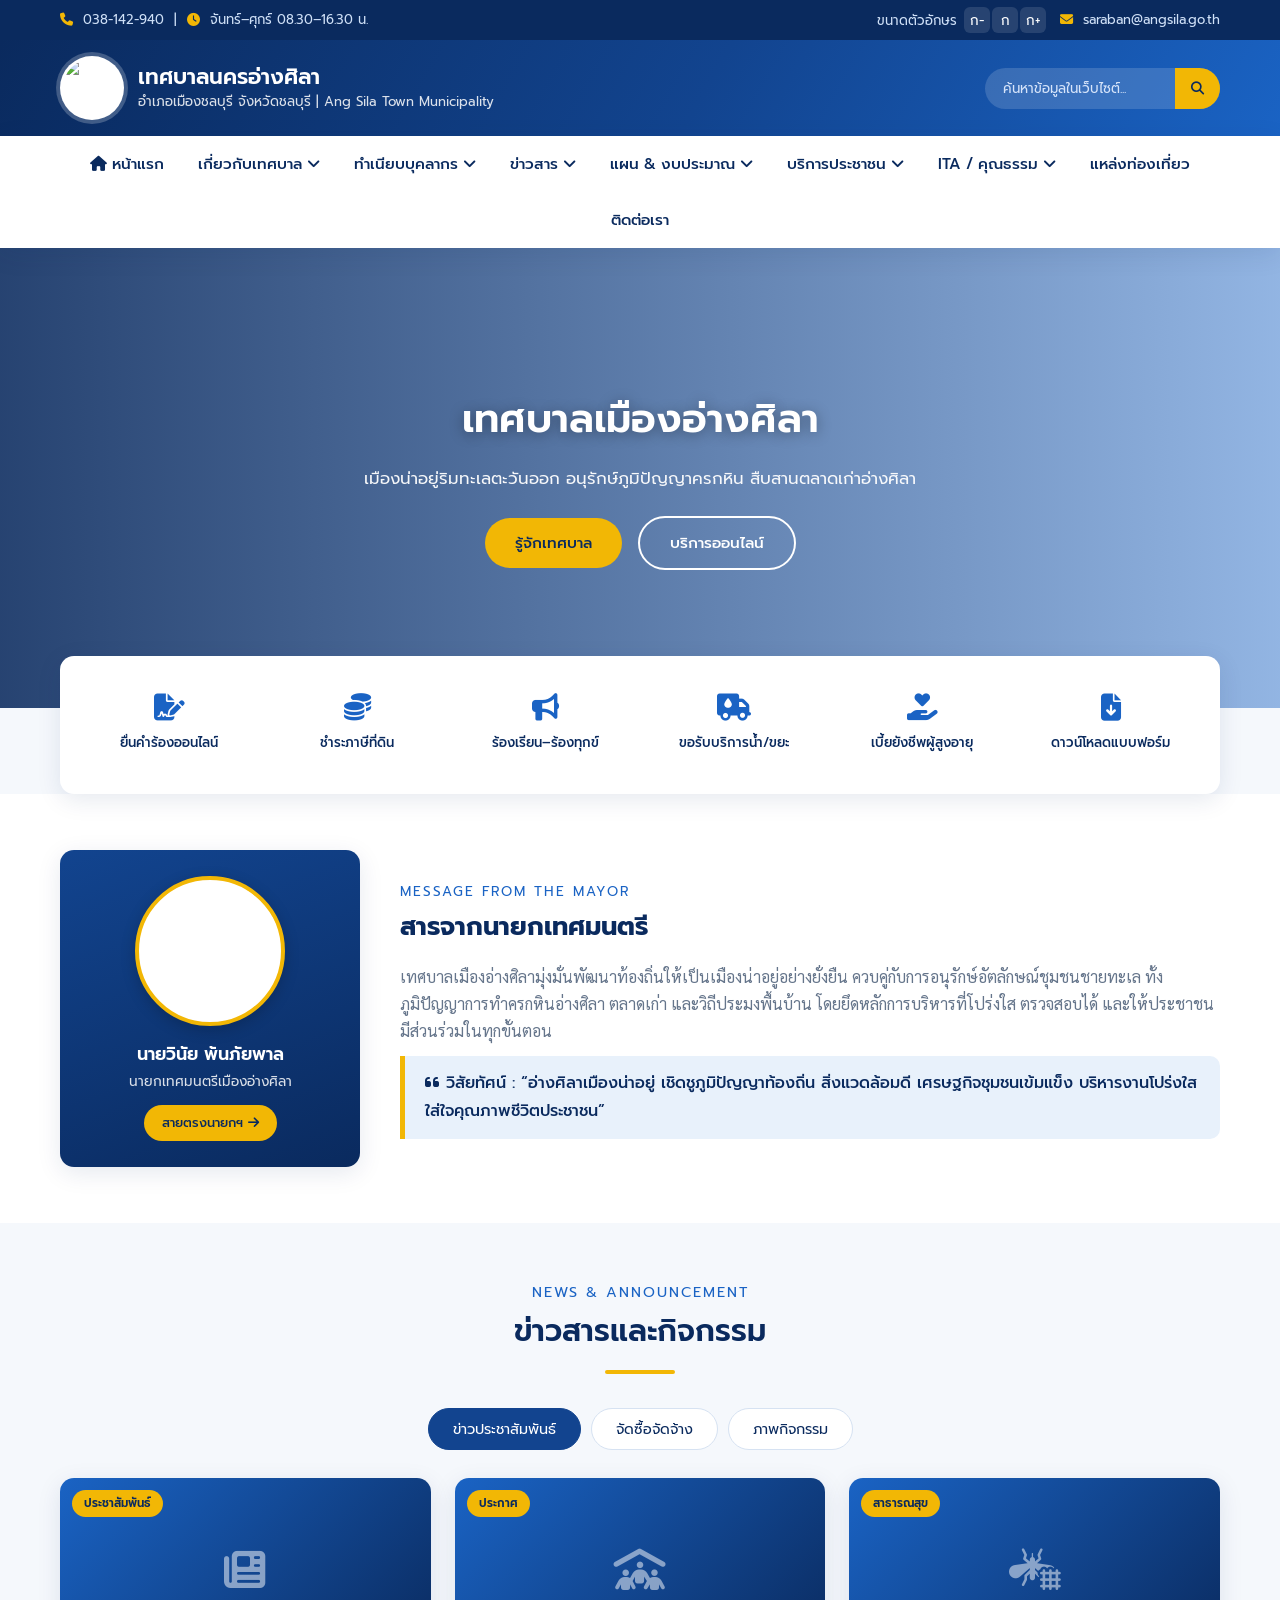
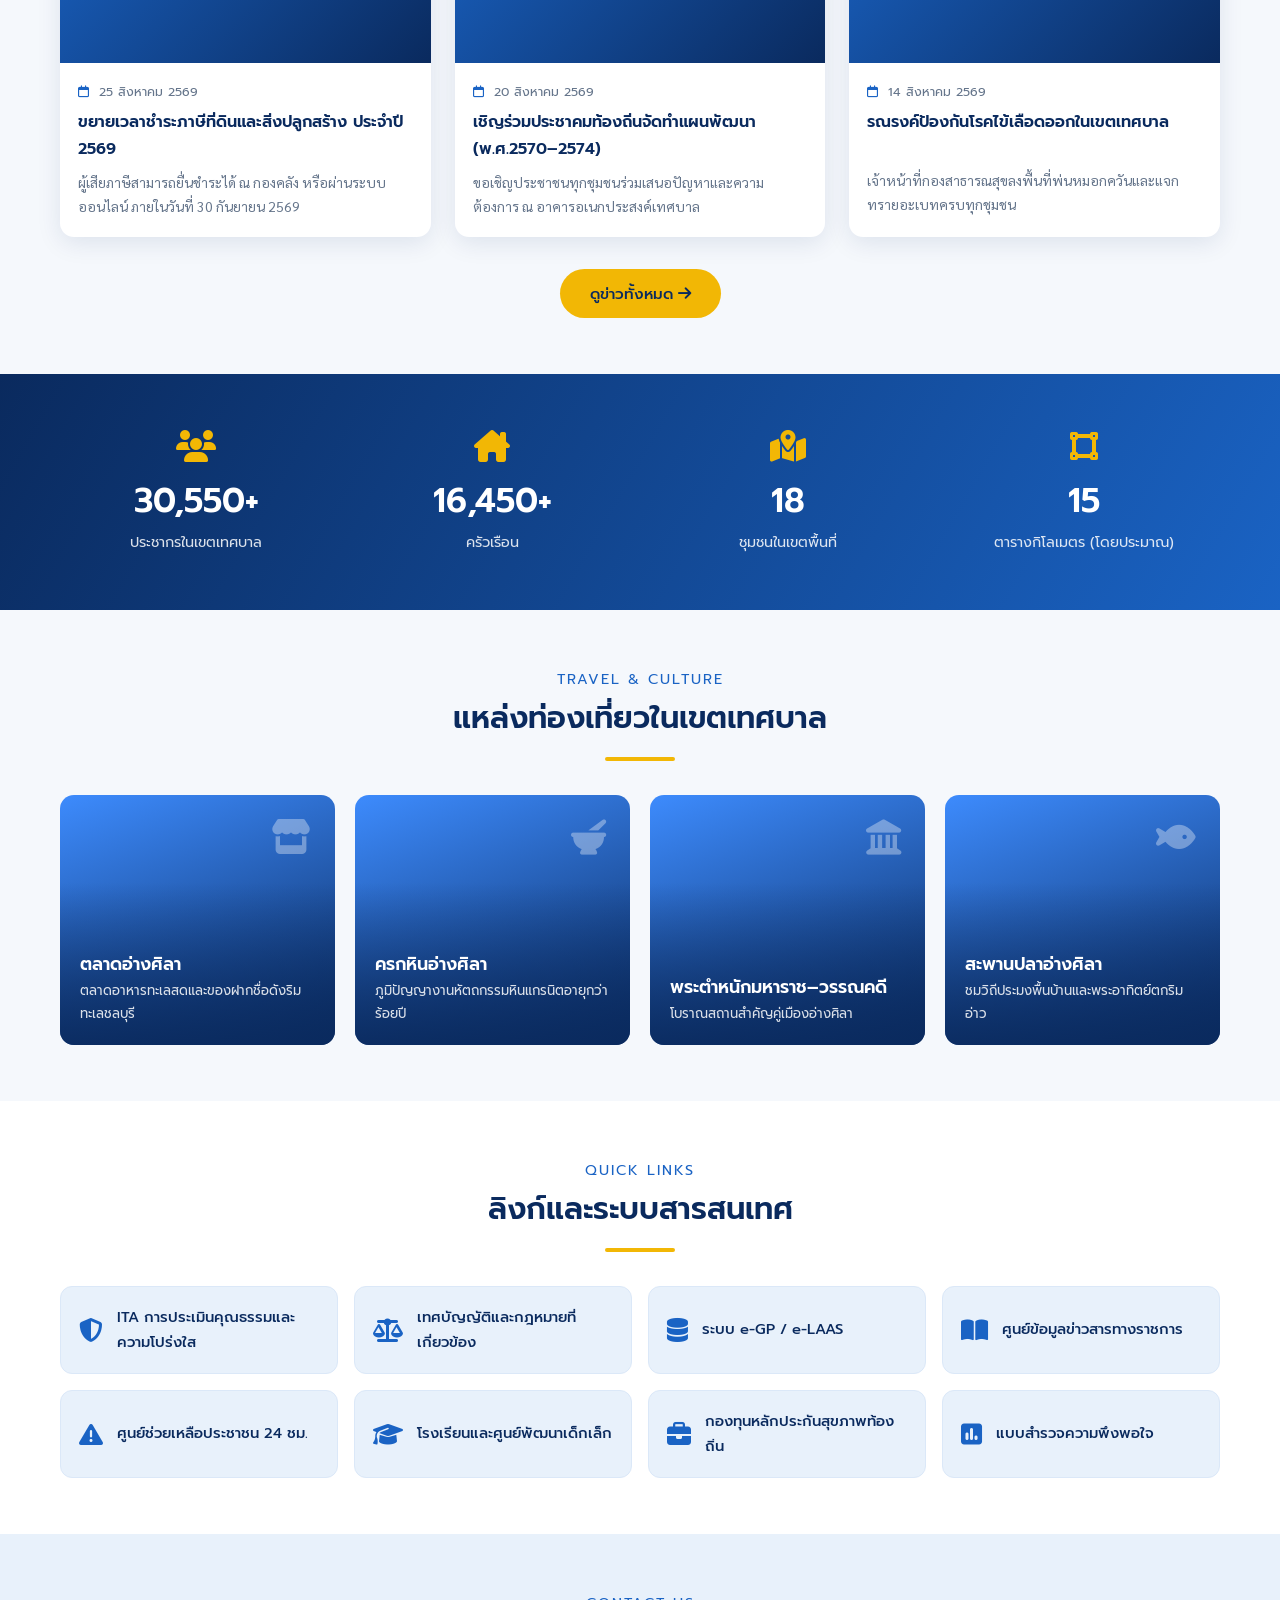
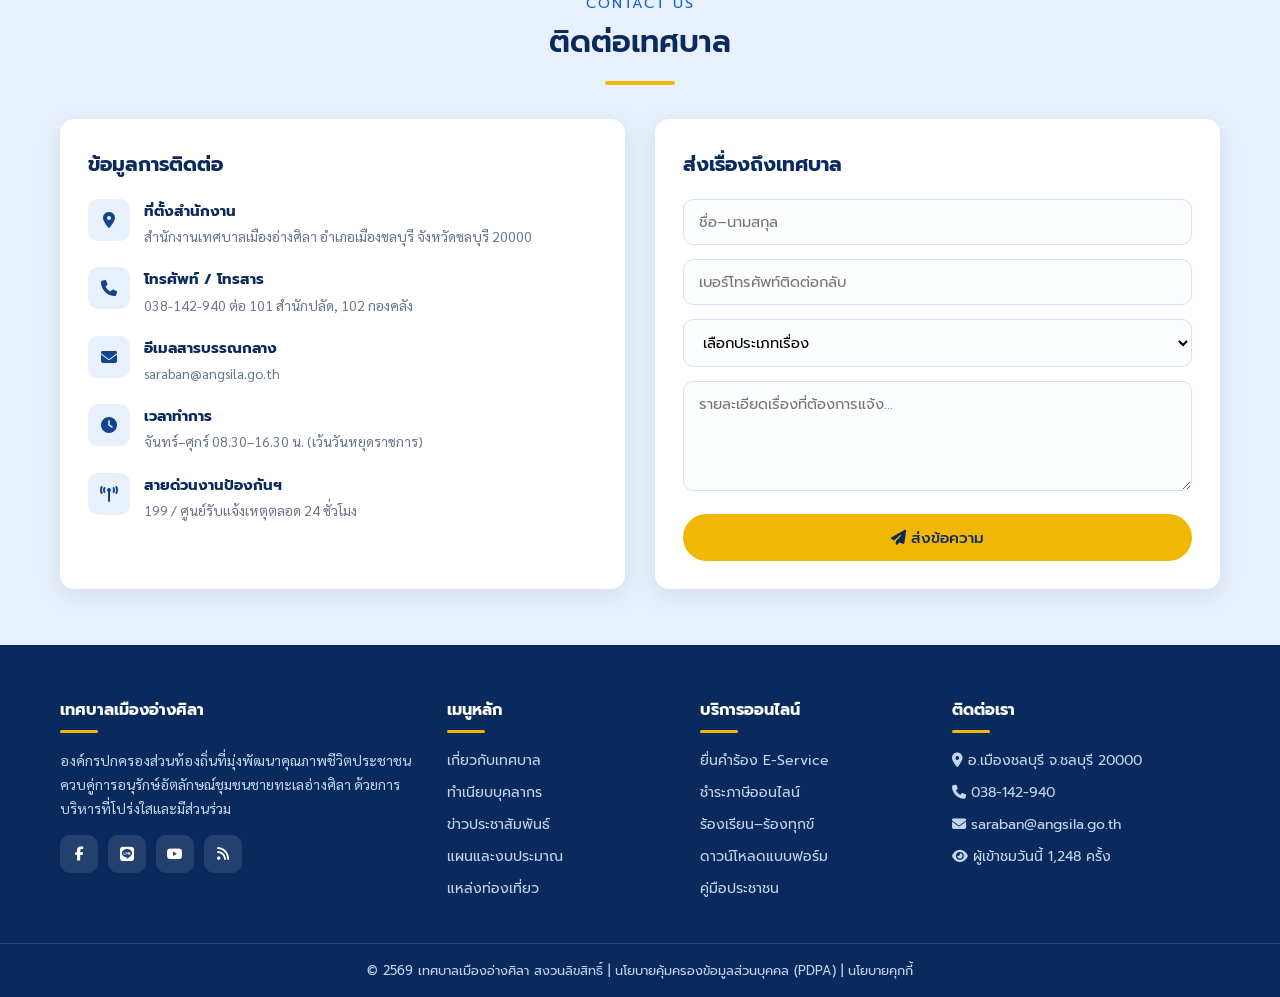
==== commit 37251e69: "Update index.html" ====
--- a/index.html
+++ b/index.html
@@ -3,8 +3,8 @@
 <head>
 <meta charset="UTF-8">
 <meta name="viewport" content="width=device-width, initial-scale=1.0">
-<title>เทศบาลเมืองอ่างศิลา | อำเภอเมืองชลบุรี จังหวัดชลบุรี</title>
-<meta name="description" content="เว็บไซต์อย่างเป็นทางการ เทศบาลเมืองอ่างศิลา จังหวัดชลบุรี ข่าวประชาสัมพันธ์ ประกาศจัดซื้อจัดจ้าง บริการประชาชน E-Service">
+<title>เทศบาลนครอ่างศิลา | อำเภอเมืองชลบุรี จังหวัดชลบุรี</title>
+<meta name="description" content="เว็บไซต์อย่างเป็นทางการ เทศบาลนครอ่างศิลา จังหวัดชลบุรี ข่าวประชาสัมพันธ์ ประกาศจัดซื้อจัดจ้าง บริการประชาชน E-Service">
 
 <link href="https://fonts.googleapis.com/css2?family=Prompt:wght@300;400;500;600;700&family=Sarabun:wght@300;400;600&display=swap" rel="stylesheet">
 <link rel="stylesheet" href="https://cdnjs.cloudflare.com/ajax/libs/font-awesome/6.5.1/css/all.min.css">
@@ -33,7 +33,7 @@
         <img src="https://lh3.googleusercontent.com/d/1RgfR0ilwzPCkBdMjjhStTM_xNR6mOEXY" alt="ตราสัญลักษณ์เทศบาลเมืองอ่างศิลา" style="width:100%; height:100%; object-fit:contain; border-radius:50%;">
       </div>
       <div>
-        <h1>เทศบาลเมืองอ่างศิลา</h1>
+        <h1>เทศบาลนครอ่างศิลา</h1>
         <p>อำเภอเมืองชลบุรี จังหวัดชลบุรี | Ang Sila Town Municipality</p>
       </div>
     </div>
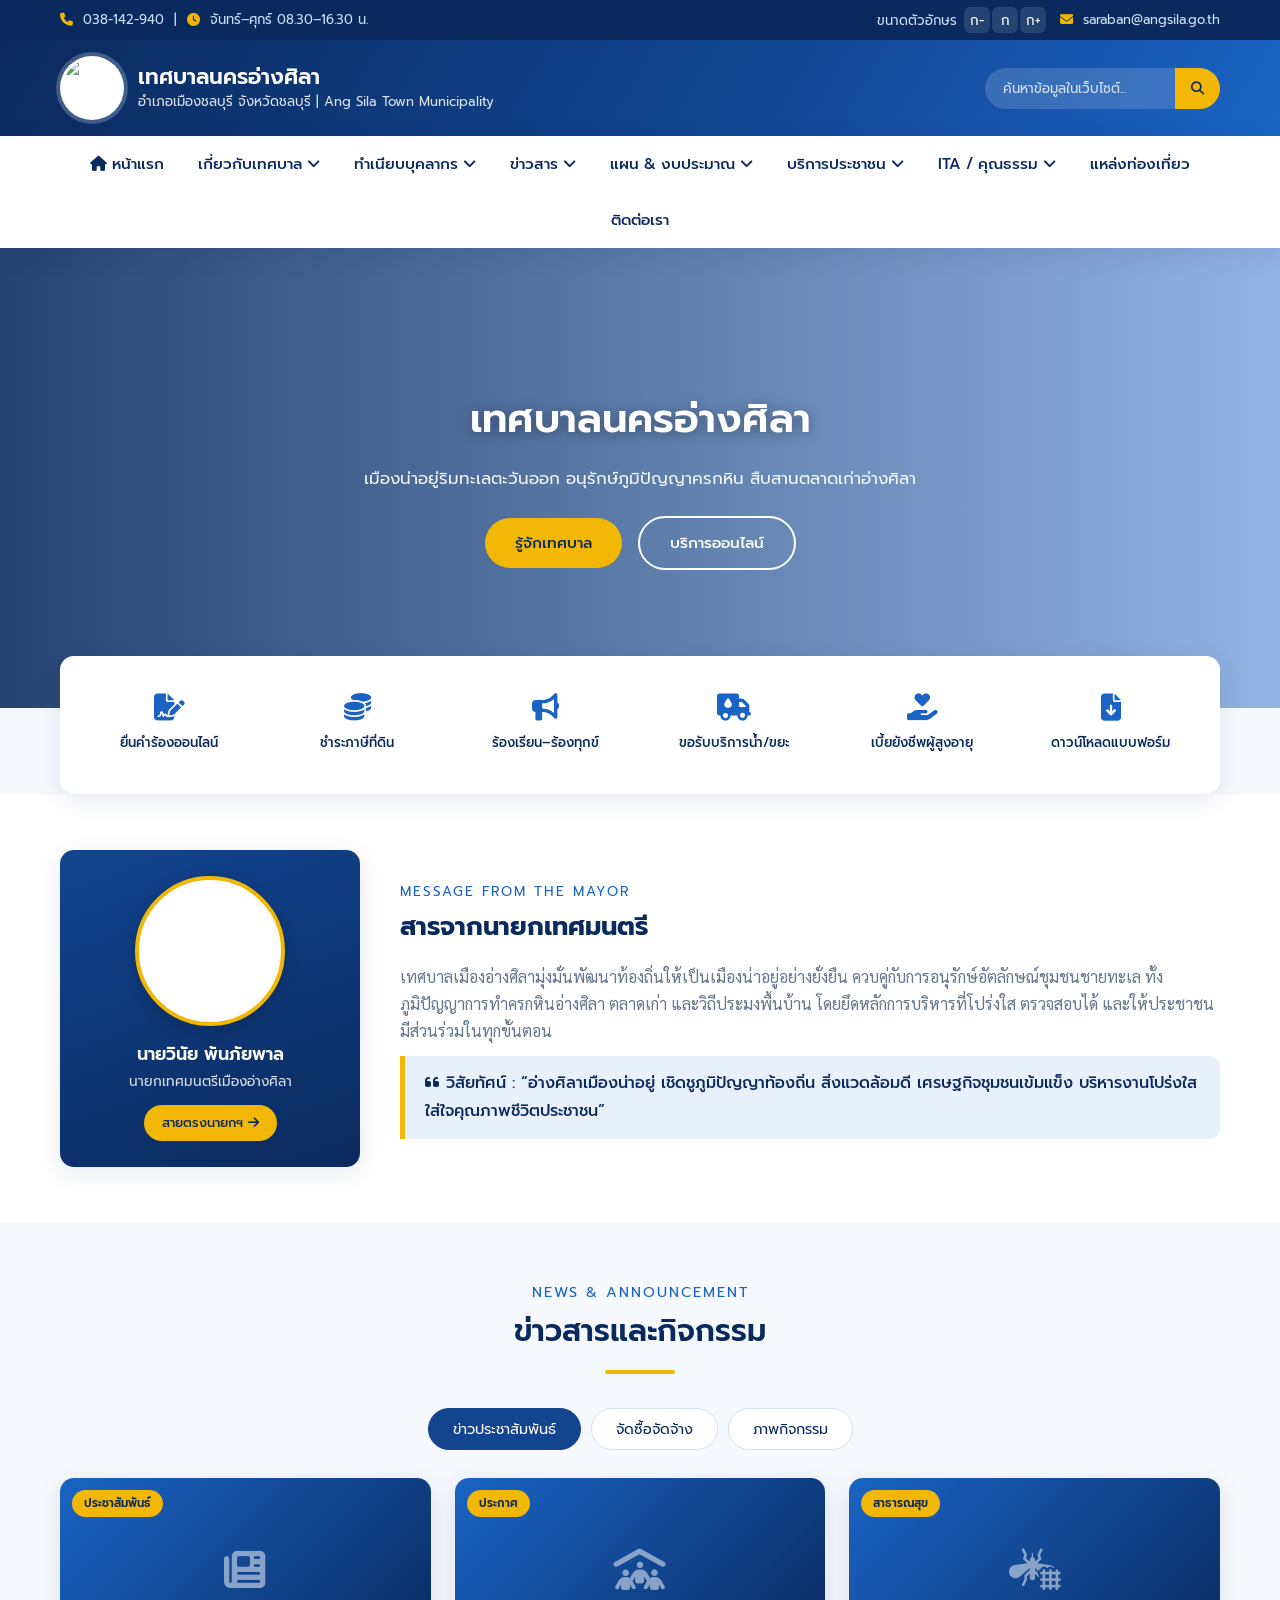
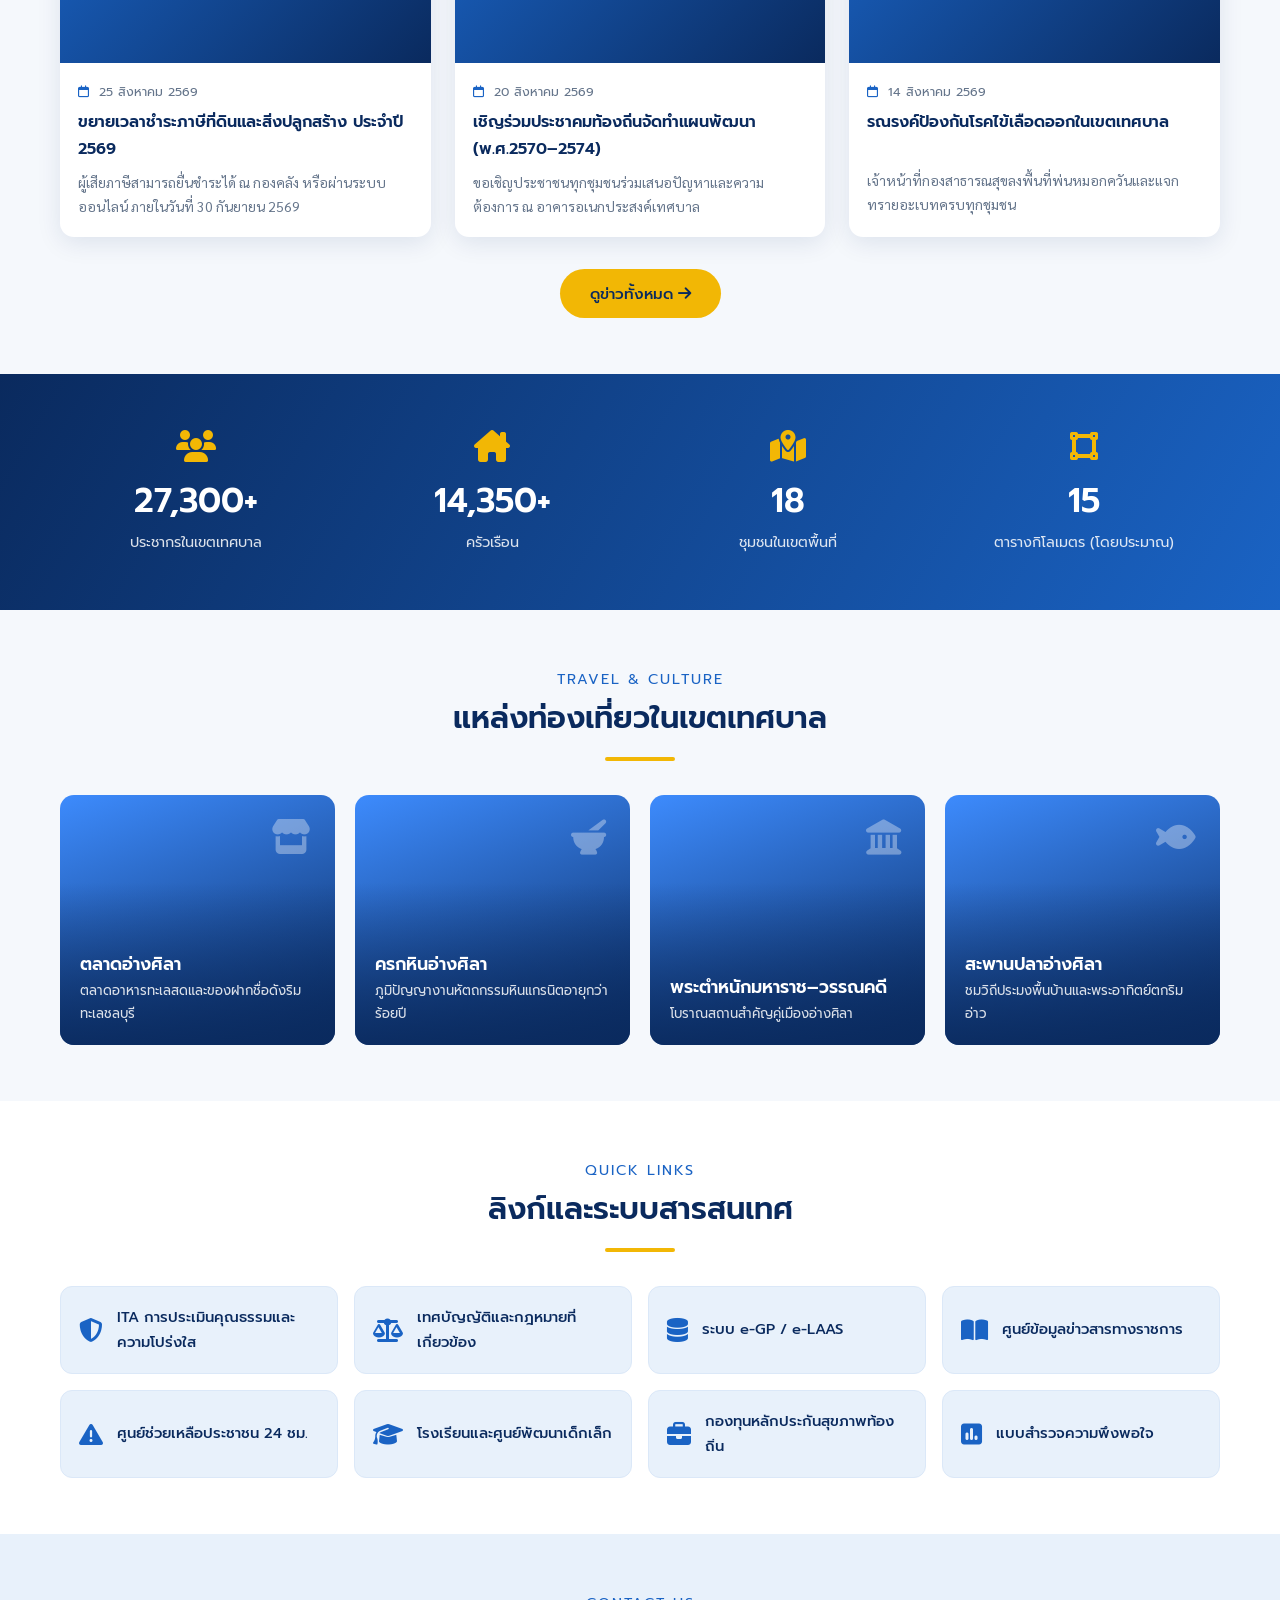
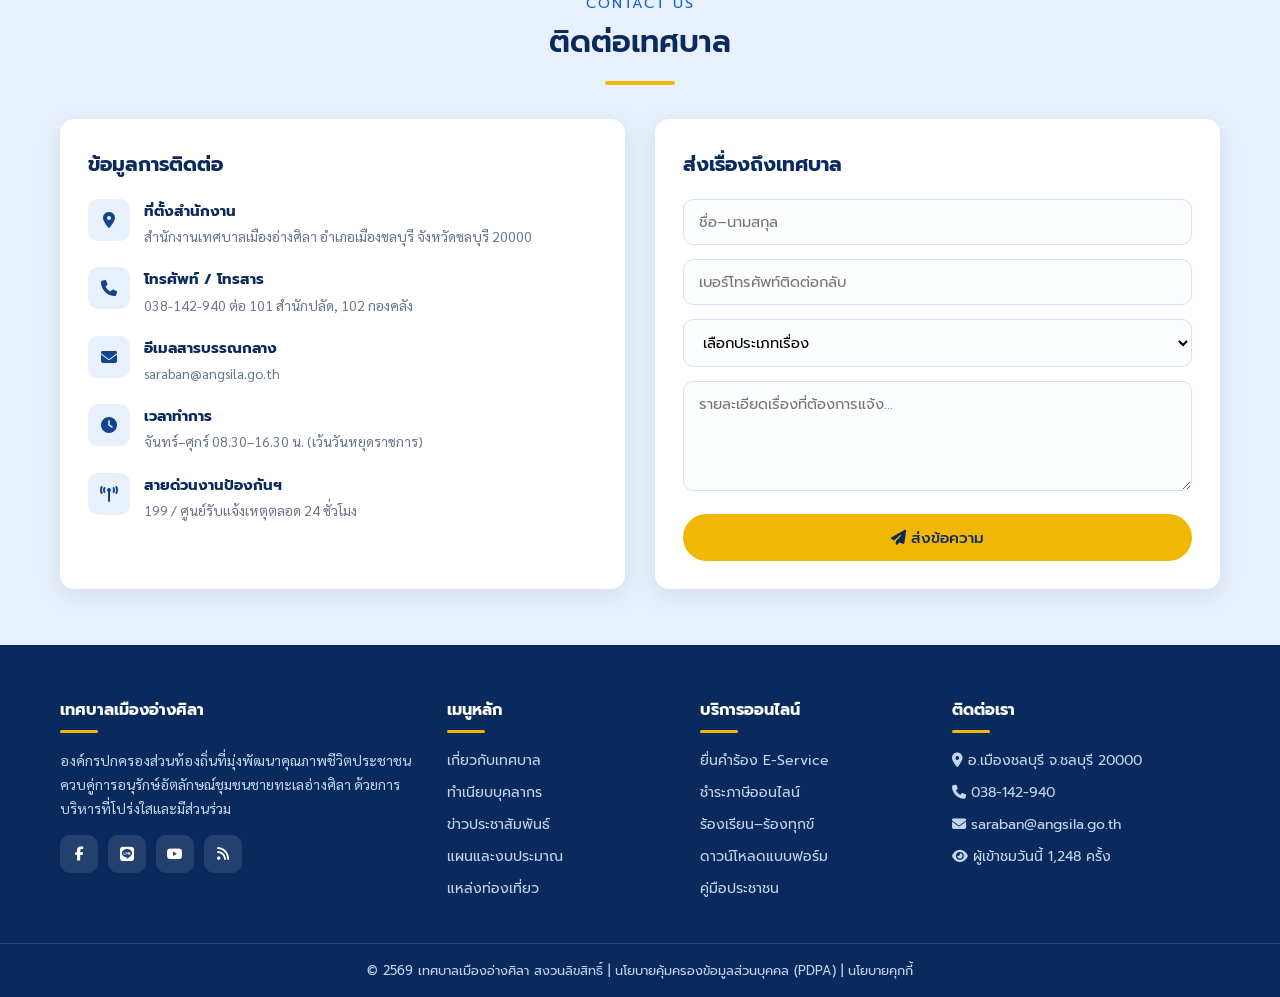
==== commit 67f890df: "Update index.html" ====
--- a/index.html
+++ b/index.html
@@ -123,7 +123,7 @@
 <section class="hero" id="home">
   <div class="slide on" style="background-image:url('https://images.unsplash.com/photo-1507525428034-b723cf961d3e?w=1600')">
     <div class="slide-txt">
-      <h2>เทศบาลเมืองอ่างศิลา</h2>
+      <h2>เทศบาลนครอ่างศิลา</h2>
       <p>เมืองน่าอยู่ริมทะเลตะวันออก อนุรักษ์ภูมิปัญญาครกหิน สืบสานตลาดเก่าอ่างศิลา</p>
       <a href="#about" class="btn btn-gold">รู้จักเทศบาล</a>
       <a href="#service" class="btn btn-line">บริการออนไลน์</a>
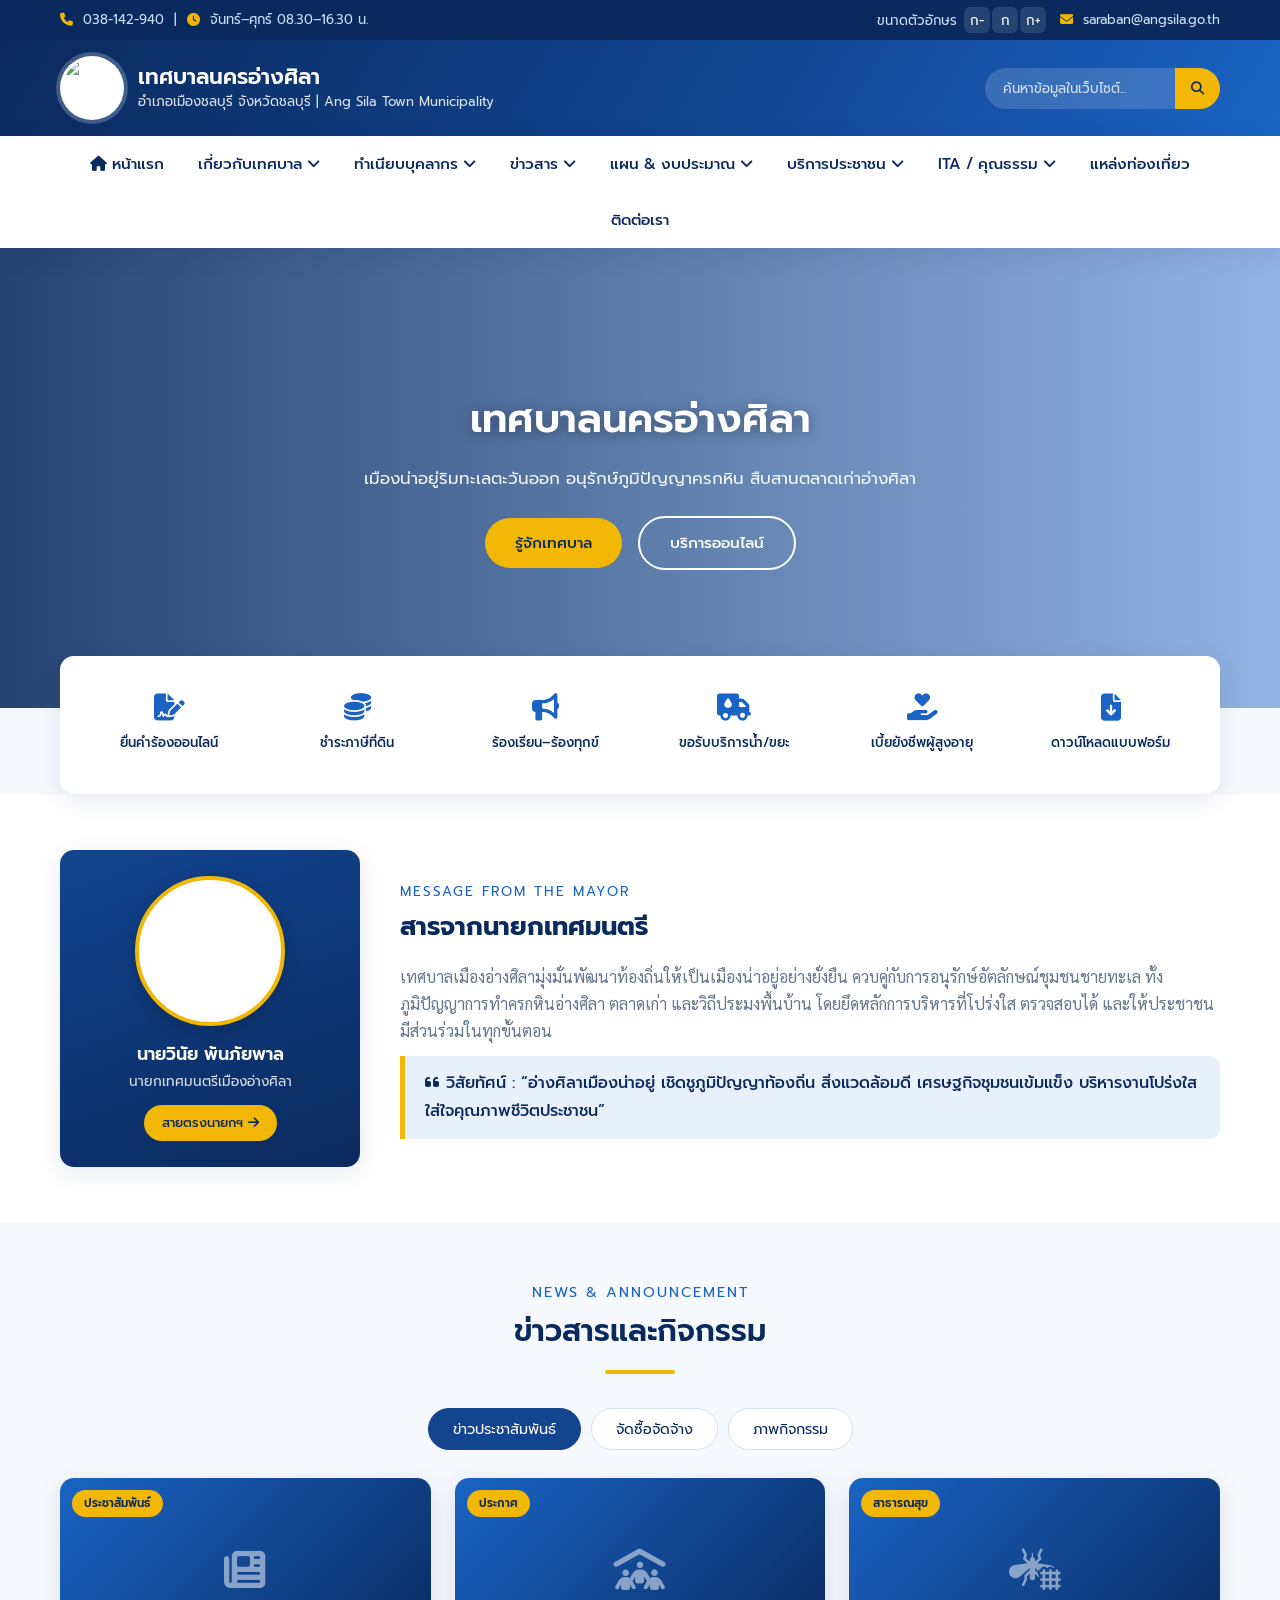
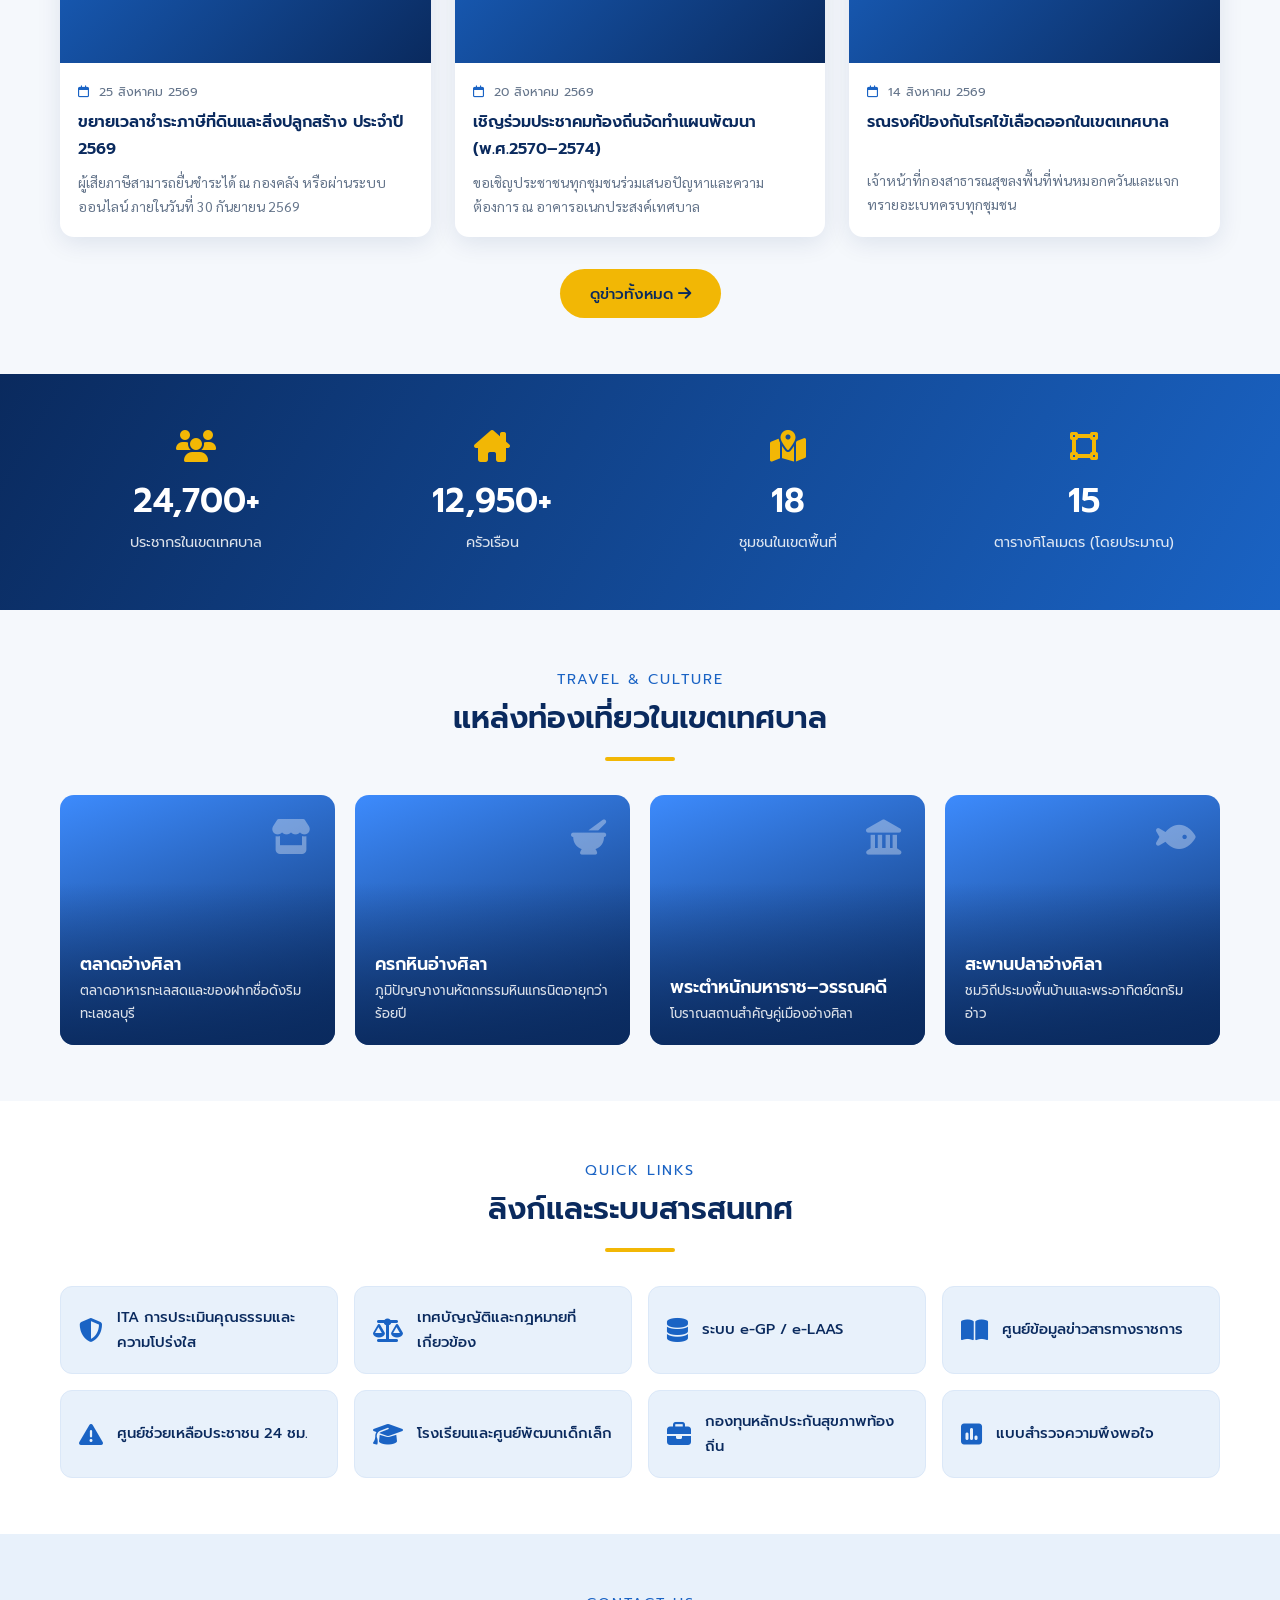
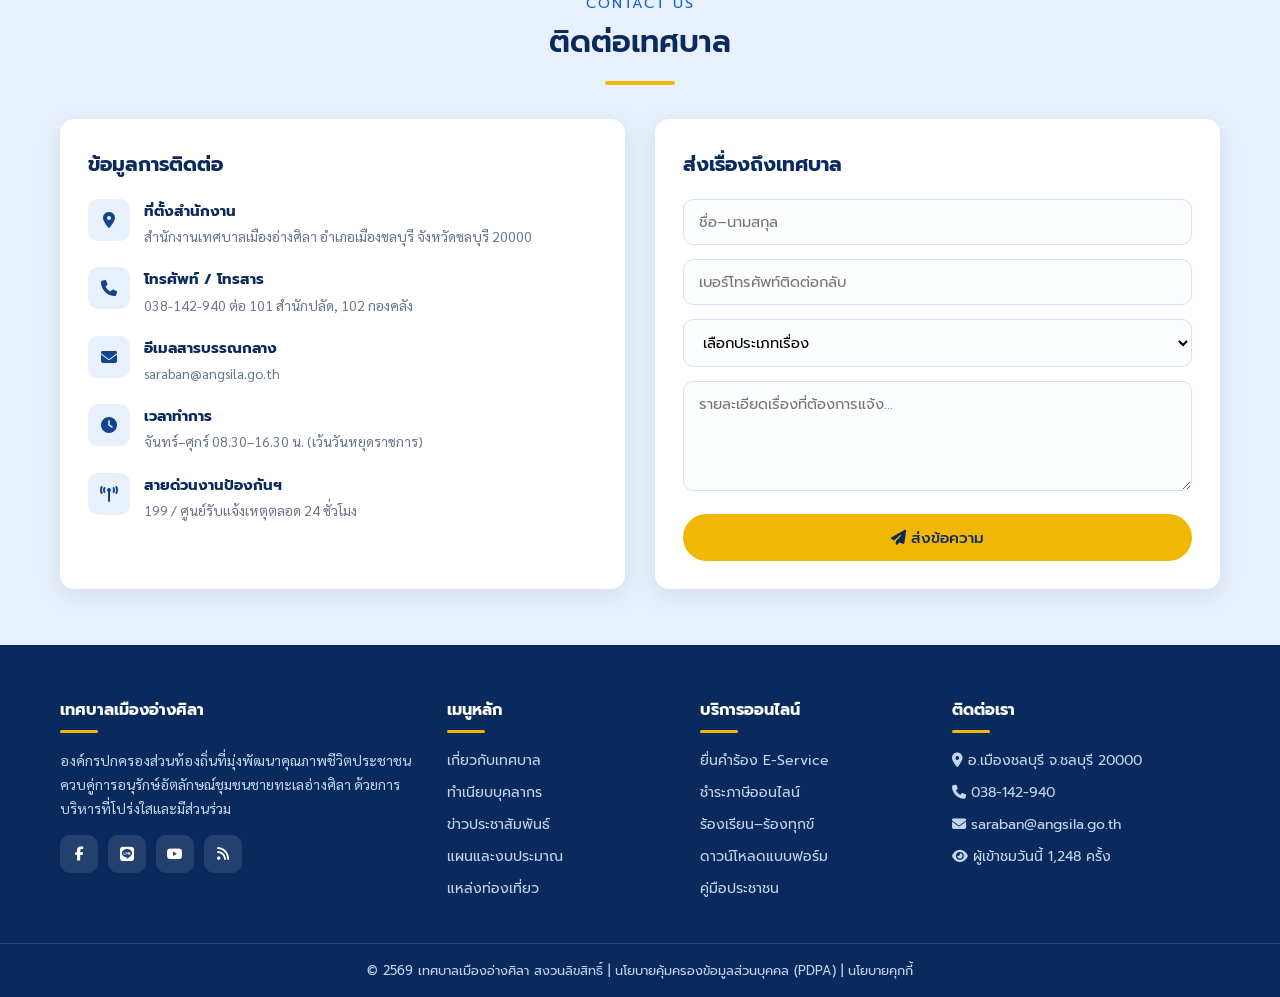
==== commit ac0a1fe7: "Update index.html" ====
--- a/index.html
+++ b/index.html
@@ -121,7 +121,7 @@
 
 <!-- ============ HERO SLIDER ============ -->
 <section class="hero" id="home">
-  <div class="slide on" style="background-image:url('https://images.unsplash.com/photo-1507525428034-b723cf961d3e?w=1600')">
+  <div class="slide on" style="background-image:url('https://www.angsilacity.go.th/wp-content/uploads/2026/08/DJI_0267-frame-at-0m36s-2-1024x576-1.jpgw=1600')">
     <div class="slide-txt">
       <h2>เทศบาลนครอ่างศิลา</h2>
       <p>เมืองน่าอยู่ริมทะเลตะวันออก อนุรักษ์ภูมิปัญญาครกหิน สืบสานตลาดเก่าอ่างศิลา</p>
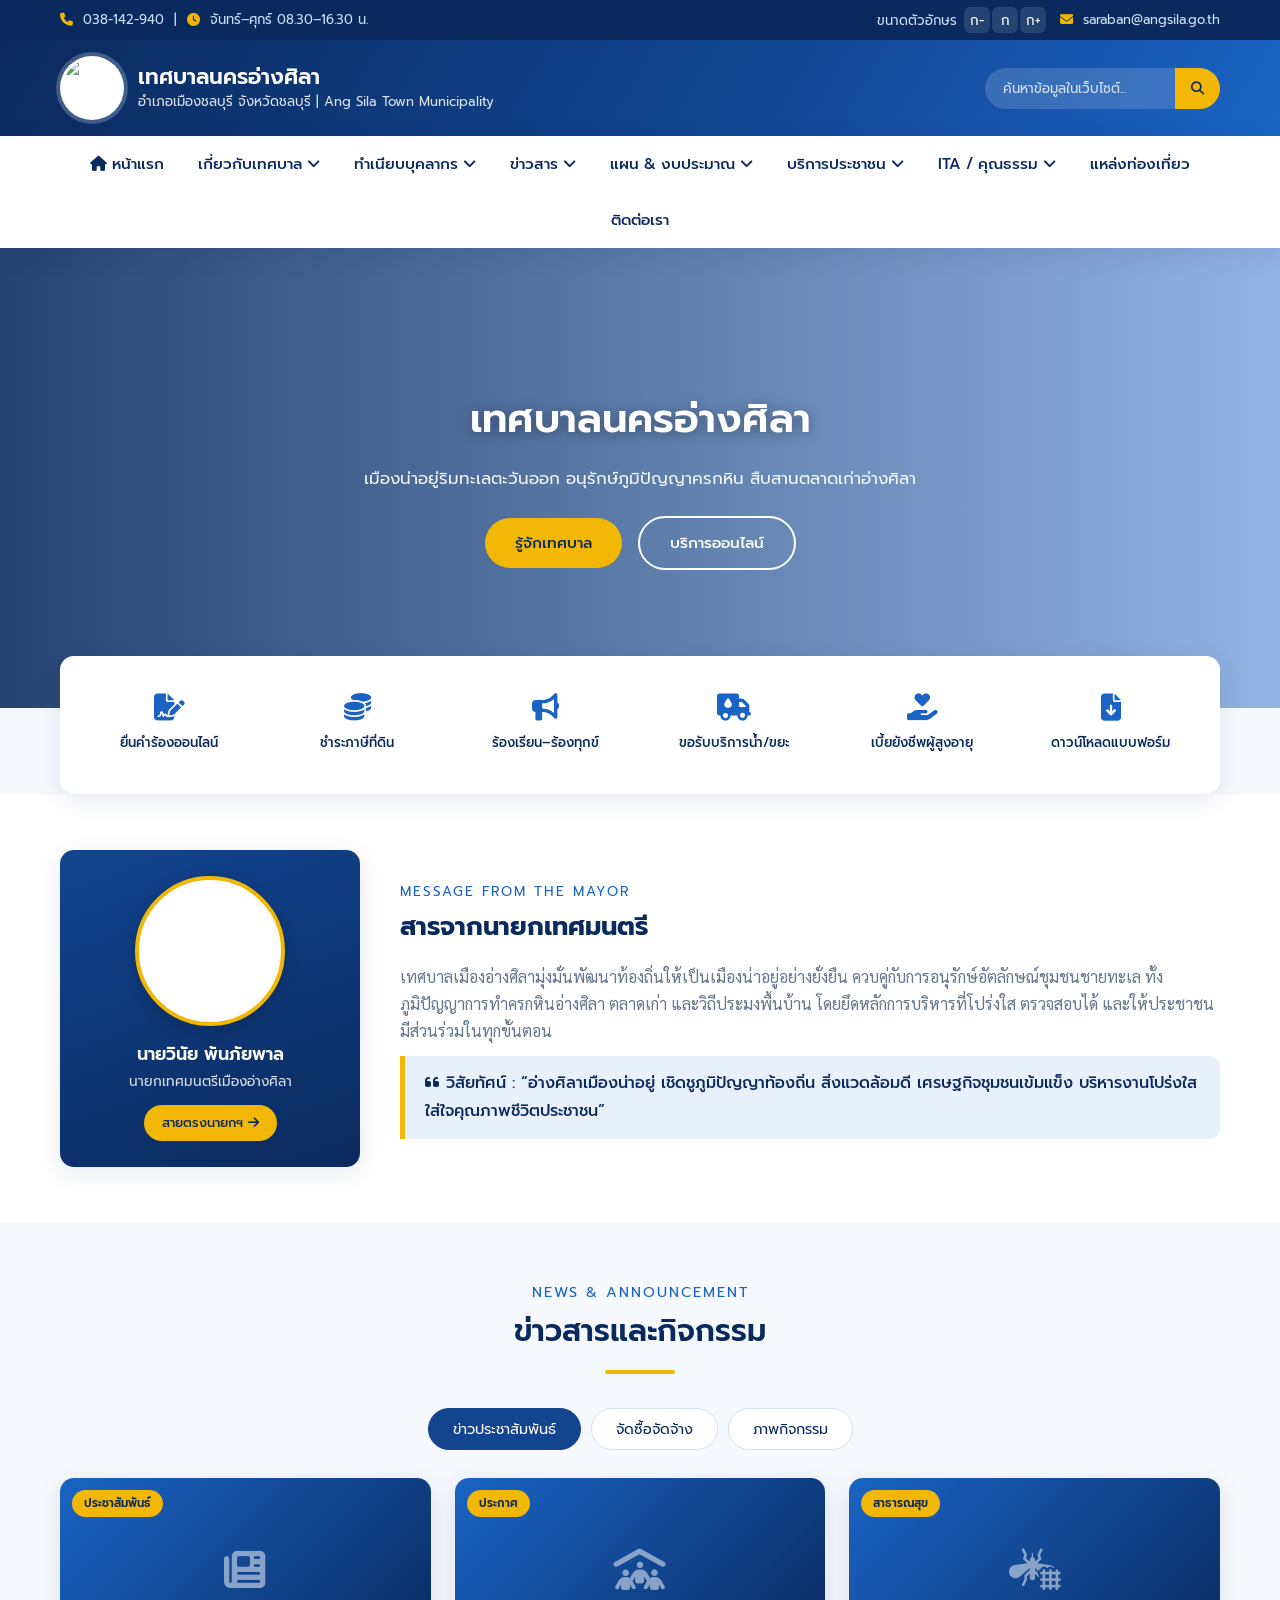
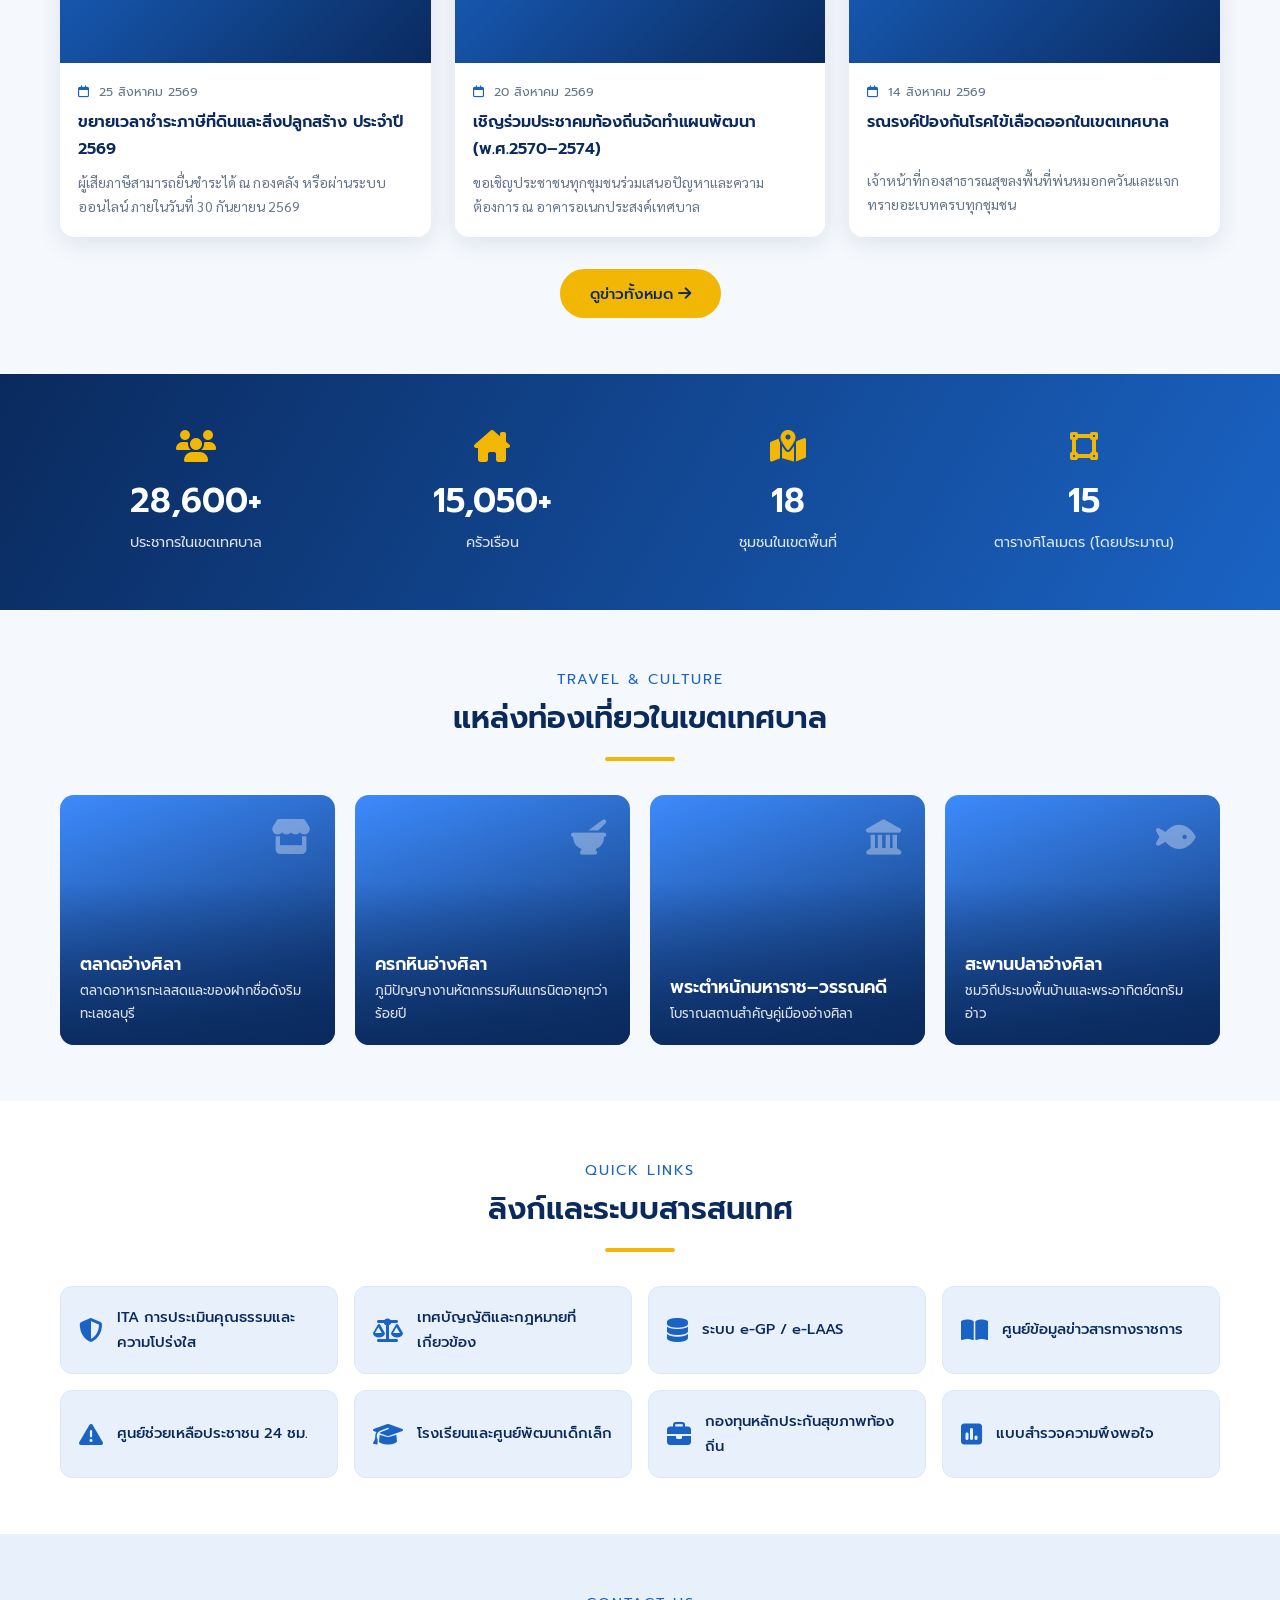
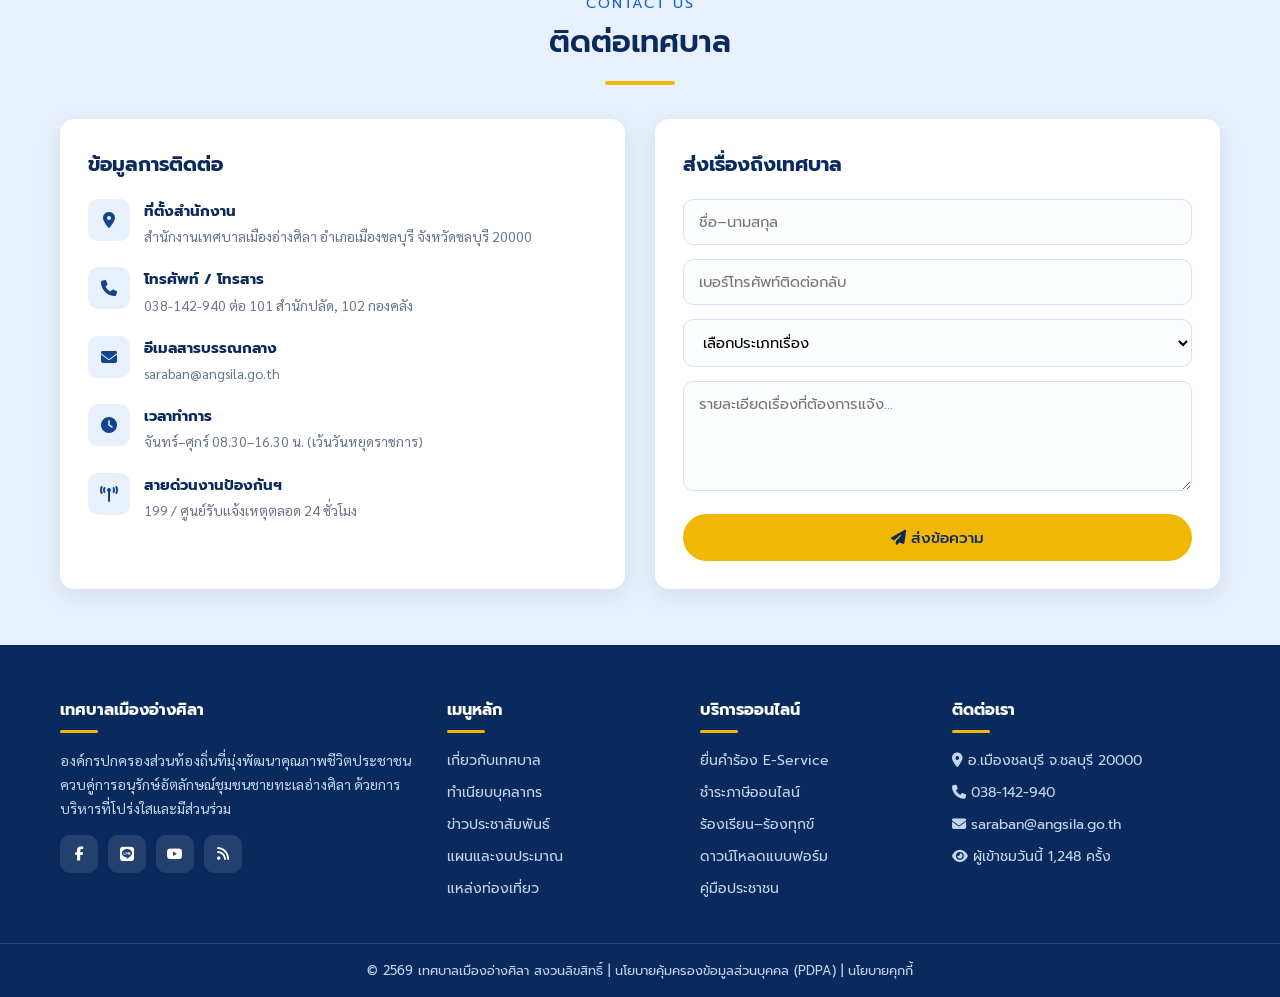
==== commit 7a38ec26: "Update index.html" ====
--- a/index.html
+++ b/index.html
@@ -121,7 +121,7 @@
 
 <!-- ============ HERO SLIDER ============ -->
 <section class="hero" id="home">
-  <div class="slide on" style="background-image:url('https://www.angsilacity.go.th/wp-content/uploads/2026/08/DJI_0267-frame-at-0m36s-2-1024x576-1.jpgw=1600')">
+  <div class="slide on" style="background-image:url('https://www.angsilacity.go.th/wp-content/uploads/2026/08/DJI_0267-frame-at-0m36s-2-1024x576-1.jpg?w=1600')">
     <div class="slide-txt">
       <h2>เทศบาลนครอ่างศิลา</h2>
       <p>เมืองน่าอยู่ริมทะเลตะวันออก อนุรักษ์ภูมิปัญญาครกหิน สืบสานตลาดเก่าอ่างศิลา</p>
@@ -129,14 +129,14 @@
       <a href="#service" class="btn btn-line">บริการออนไลน์</a>
     </div>
   </div>
-  <div class="slide" style="background-image:url('https://images.unsplash.com/photo-1519046904884-53103b34b206?w=1600')">
+  <div class="slide" style="background-image:url('https://www.angsilacity.go.th/wp-content/uploads/2026/08/DJI_0267-frame-at-0m36s-2-1024x576-1.jpg?w=1600')">
     <div class="slide-txt">
       <h2>บริการประชาชนด้วยหัวใจ</h2>
       <p>ยื่นคำร้อง ชำระภาษี แจ้งเรื่องร้องเรียน ได้ทุกที่ทุกเวลาผ่านระบบ E-Service</p>
       <a href="#service" class="btn btn-gold">เข้าสู่ระบบ E-Service</a>
     </div>
   </div>
-  <div class="slide" style="background-image:url('https://images.unsplash.com/photo-1533105079780-92b9be482077?w=1600')">
+  <div class="slide" style="background-image:url('https://www.angsilacity.go.th/wp-content/uploads/2026/08/DJI_0267-frame-at-0m36s-2-1024x576-1.jpg?w=1600')">
     <div class="slide-txt">
       <h2>โปร่งใส ตรวจสอบได้</h2>
       <p>เปิดเผยข้อมูลงบประมาณ จัดซื้อจัดจ้าง และผลการดำเนินงานตามหลักธรรมาภิบาล</p>
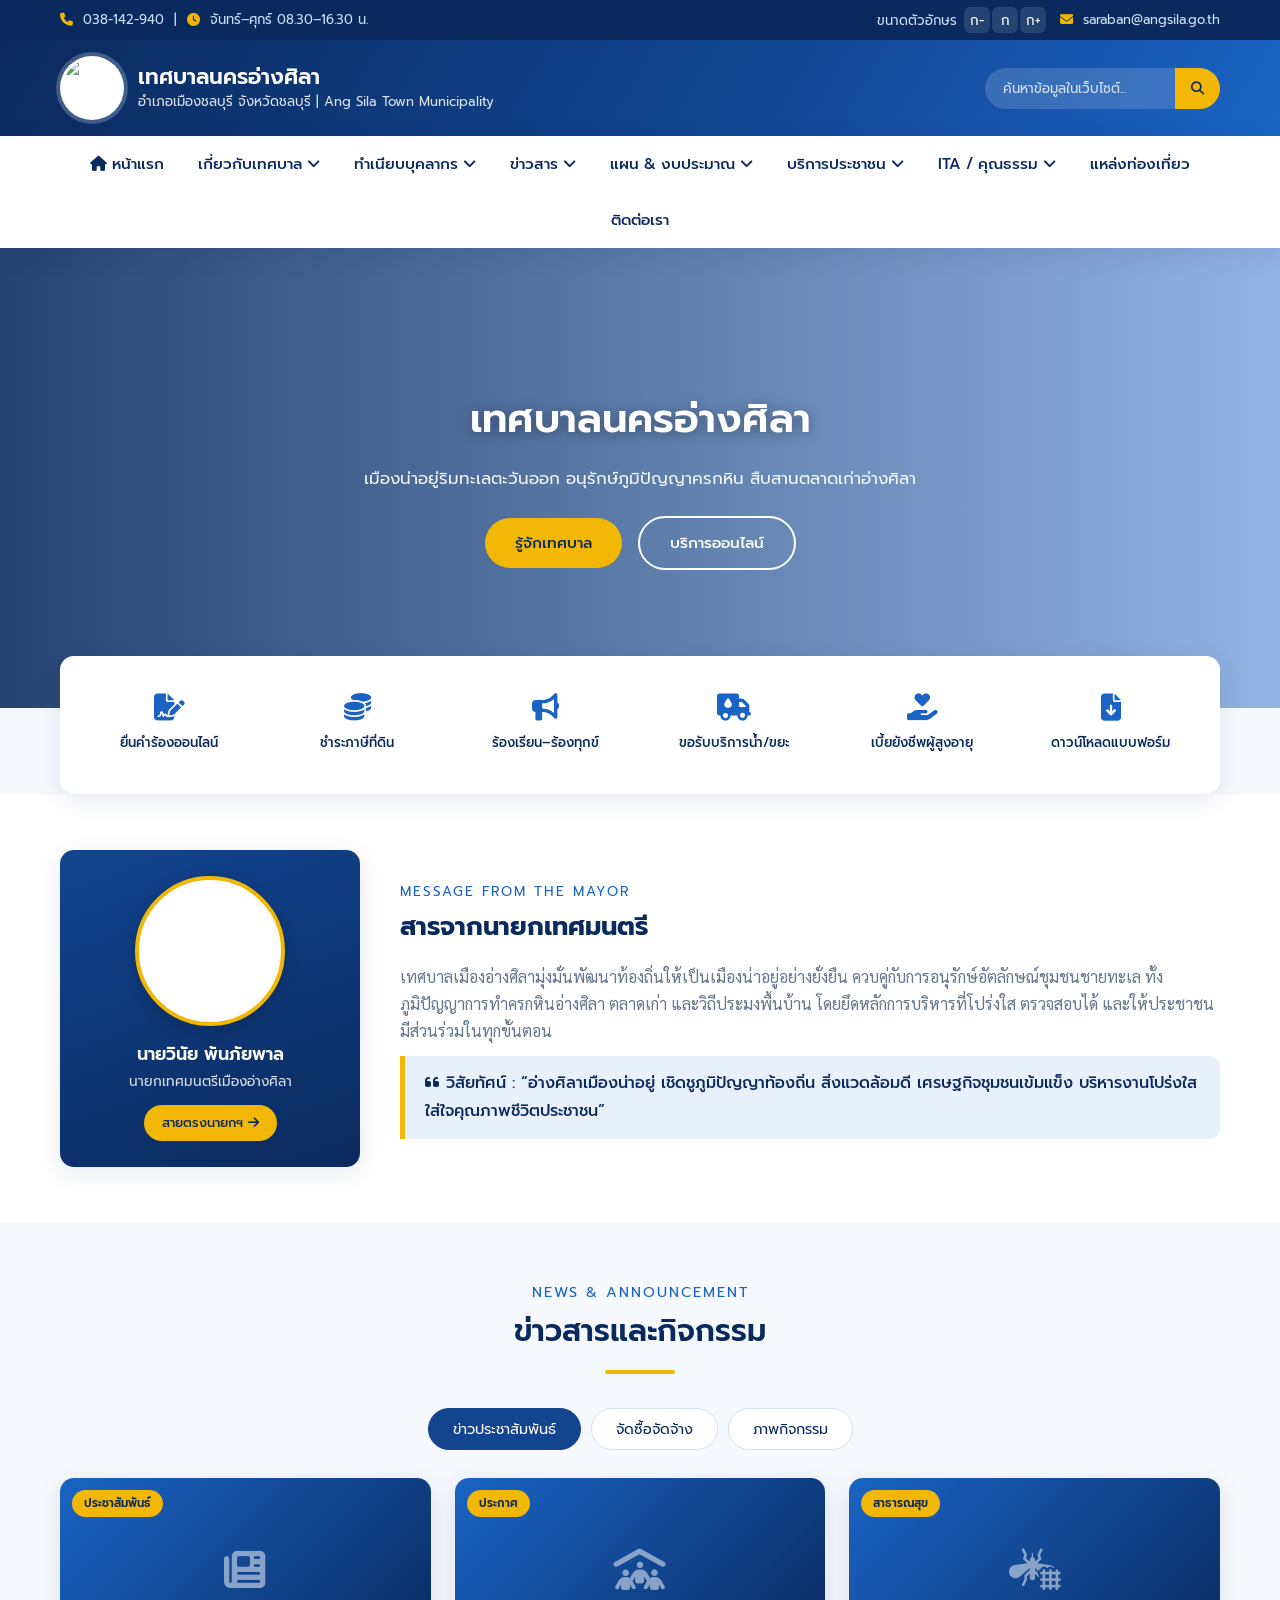
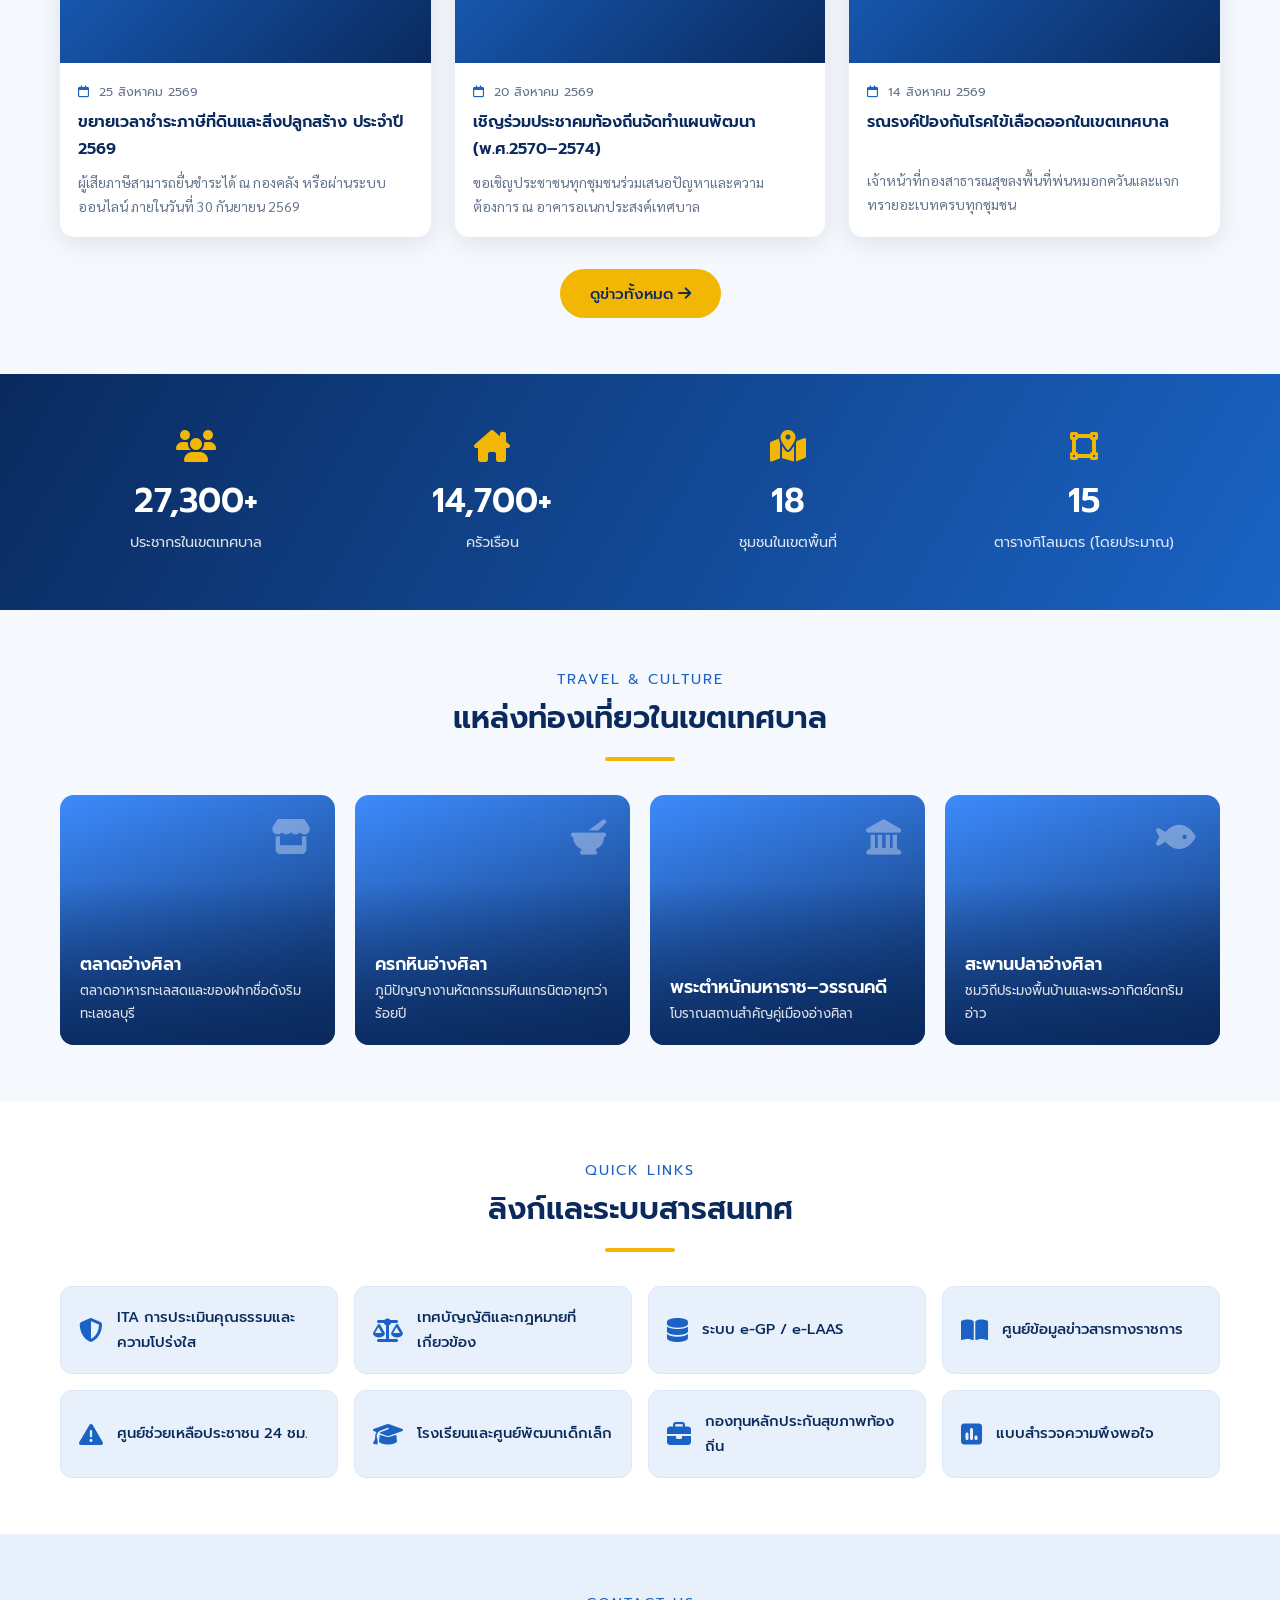
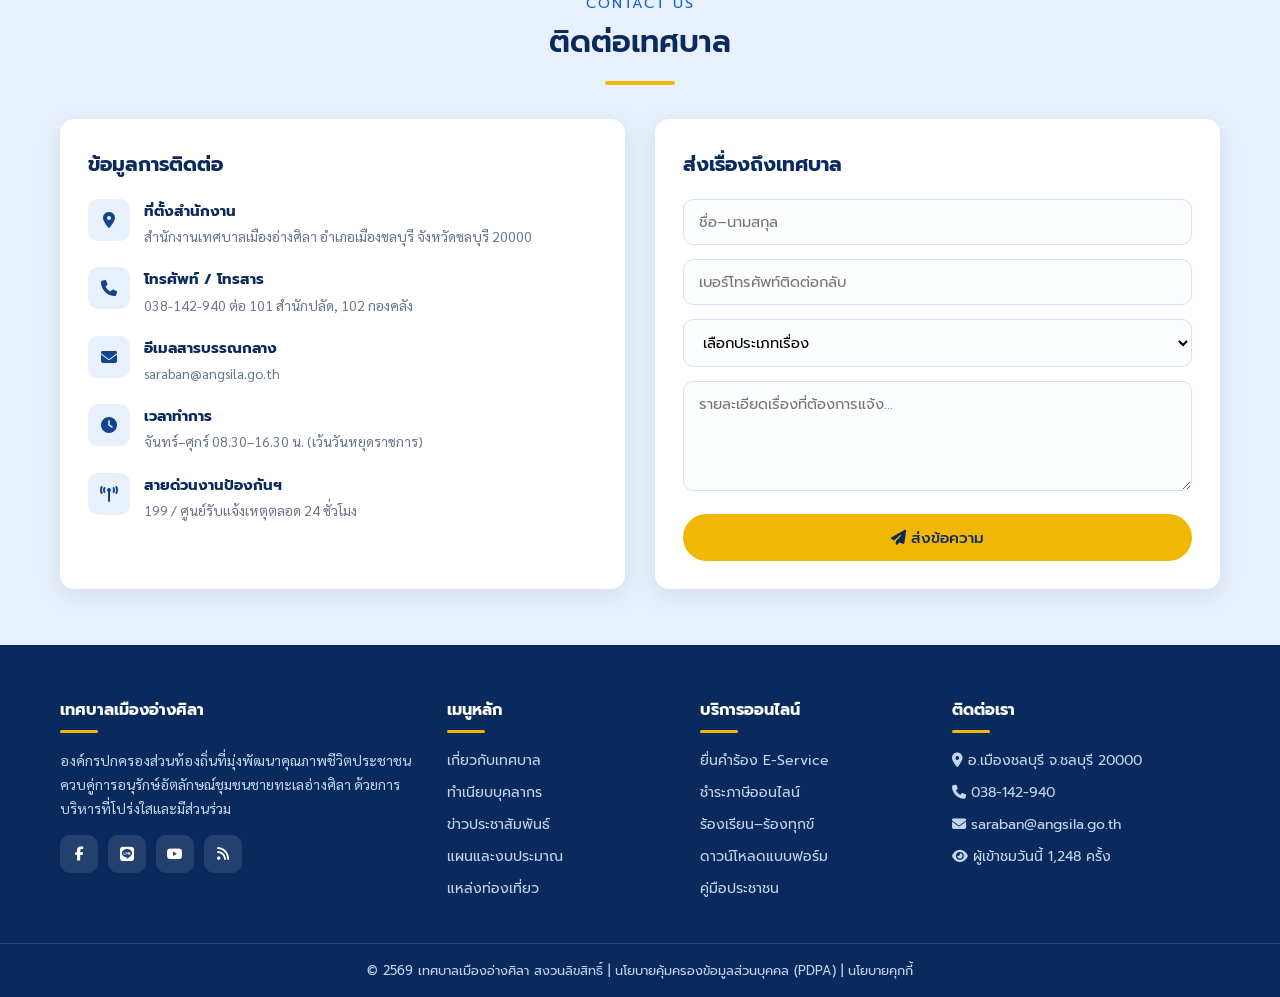
==== commit ffc0b1da: "Update index.html" ====
--- a/index.html
+++ b/index.html
@@ -121,7 +121,7 @@
 
 <!-- ============ HERO SLIDER ============ -->
 <section class="hero" id="home">
-  <div class="slide on" style="background-image:url('https://www.angsilacity.go.th/wp-content/uploads/2026/08/DJI_0267-frame-at-0m36s-2-1024x576-1.jpg?w=1600')">
+  <div class="slide on" style="background-image:url('https://www.angsilacity.go.th/wp-content/uploads/2026/08/DJI_0267-frame-at-0m36s-2-1024x576-1.jpg')">
     <div class="slide-txt">
       <h2>เทศบาลนครอ่างศิลา</h2>
       <p>เมืองน่าอยู่ริมทะเลตะวันออก อนุรักษ์ภูมิปัญญาครกหิน สืบสานตลาดเก่าอ่างศิลา</p>
@@ -129,14 +129,14 @@
       <a href="#service" class="btn btn-line">บริการออนไลน์</a>
     </div>
   </div>
-  <div class="slide" style="background-image:url('https://www.angsilacity.go.th/wp-content/uploads/2026/08/DJI_0267-frame-at-0m36s-2-1024x576-1.jpg?w=1600')">
+  <div class="slide" style="background-image:url('https://www.angsilacity.go.th/wp-content/uploads/2026/08/DJI_0267-frame-at-0m36s-2-1024x576-1.jpgw=1600')">
     <div class="slide-txt">
       <h2>บริการประชาชนด้วยหัวใจ</h2>
       <p>ยื่นคำร้อง ชำระภาษี แจ้งเรื่องร้องเรียน ได้ทุกที่ทุกเวลาผ่านระบบ E-Service</p>
       <a href="#service" class="btn btn-gold">เข้าสู่ระบบ E-Service</a>
     </div>
   </div>
-  <div class="slide" style="background-image:url('https://www.angsilacity.go.th/wp-content/uploads/2026/08/DJI_0267-frame-at-0m36s-2-1024x576-1.jpg?w=1600')">
+  <div class="slide" style="background-image:url('https://www.angsilacity.go.th/wp-content/uploads/2026/08/DJI_0267-frame-at-0m36s-2-1024x576-1.jpgw=1600')">
     <div class="slide-txt">
       <h2>โปร่งใส ตรวจสอบได้</h2>
       <p>เปิดเผยข้อมูลงบประมาณ จัดซื้อจัดจ้าง และผลการดำเนินงานตามหลักธรรมาภิบาล</p>
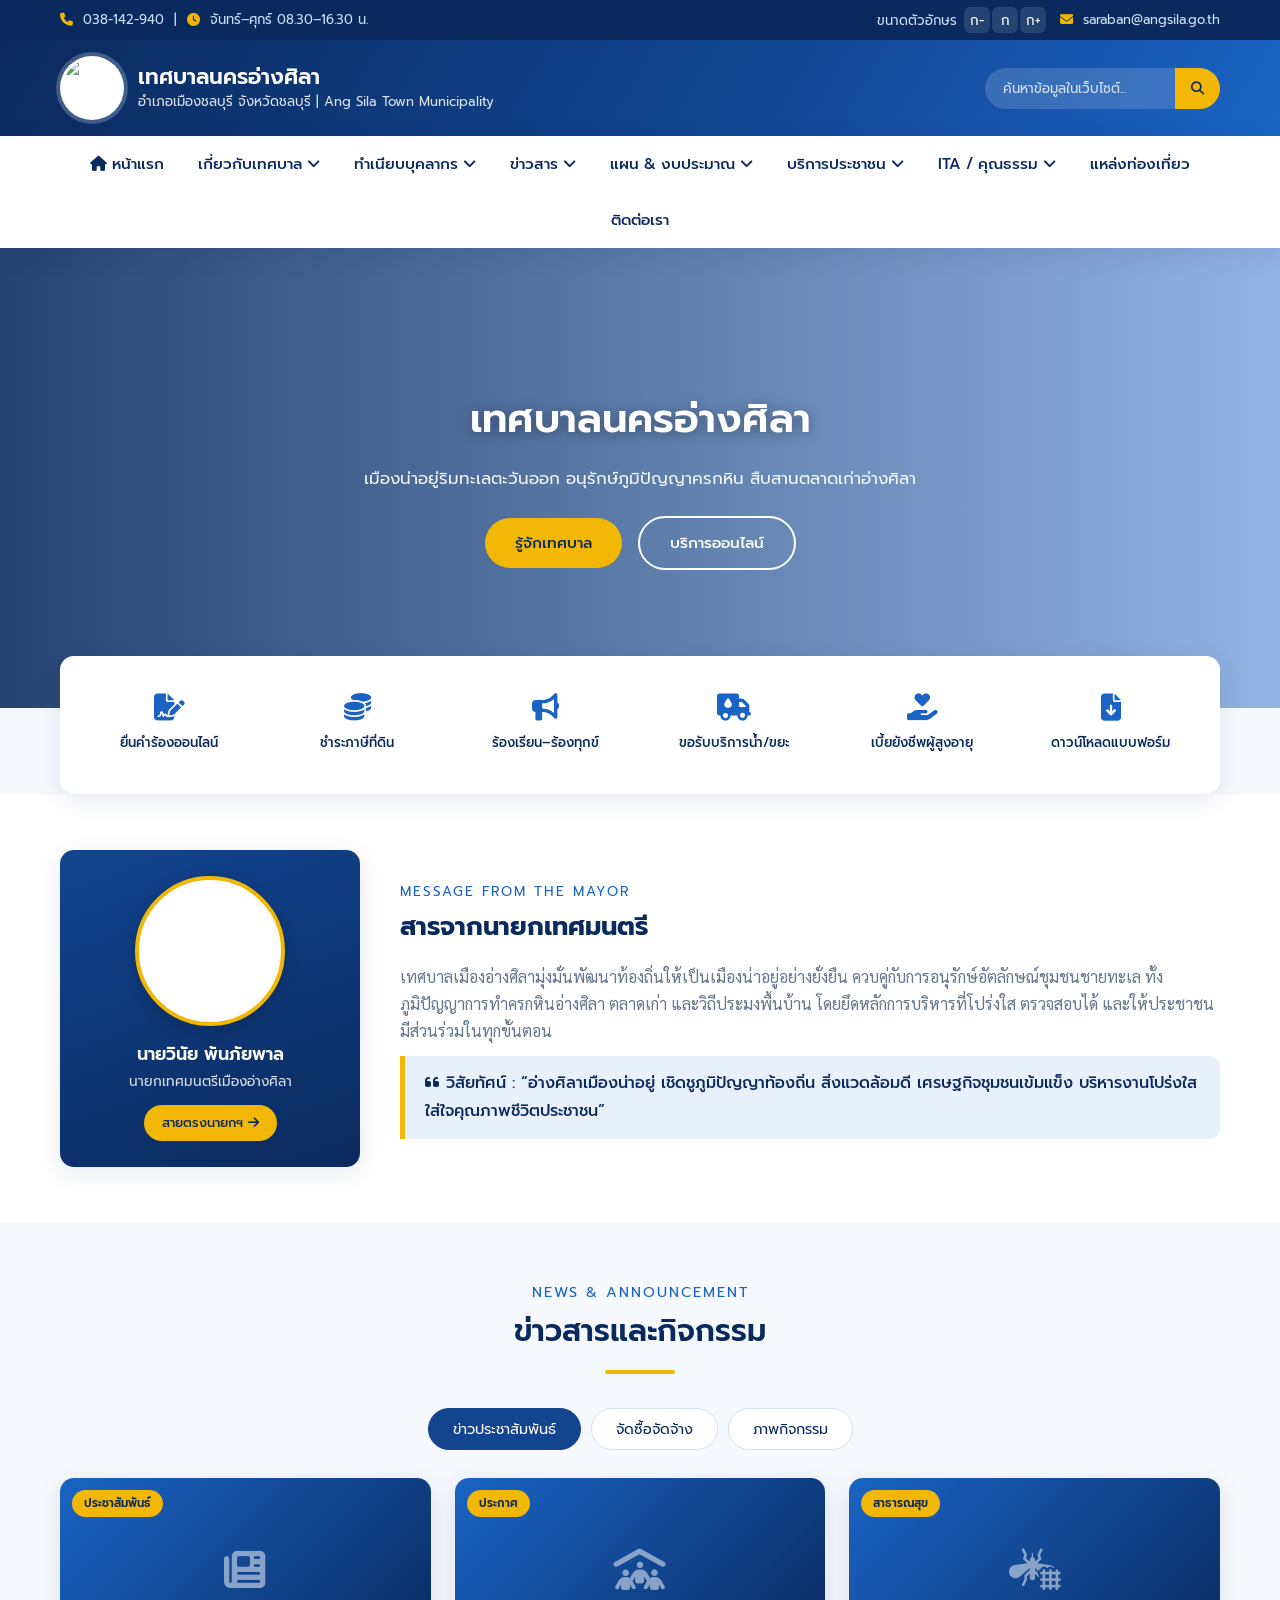
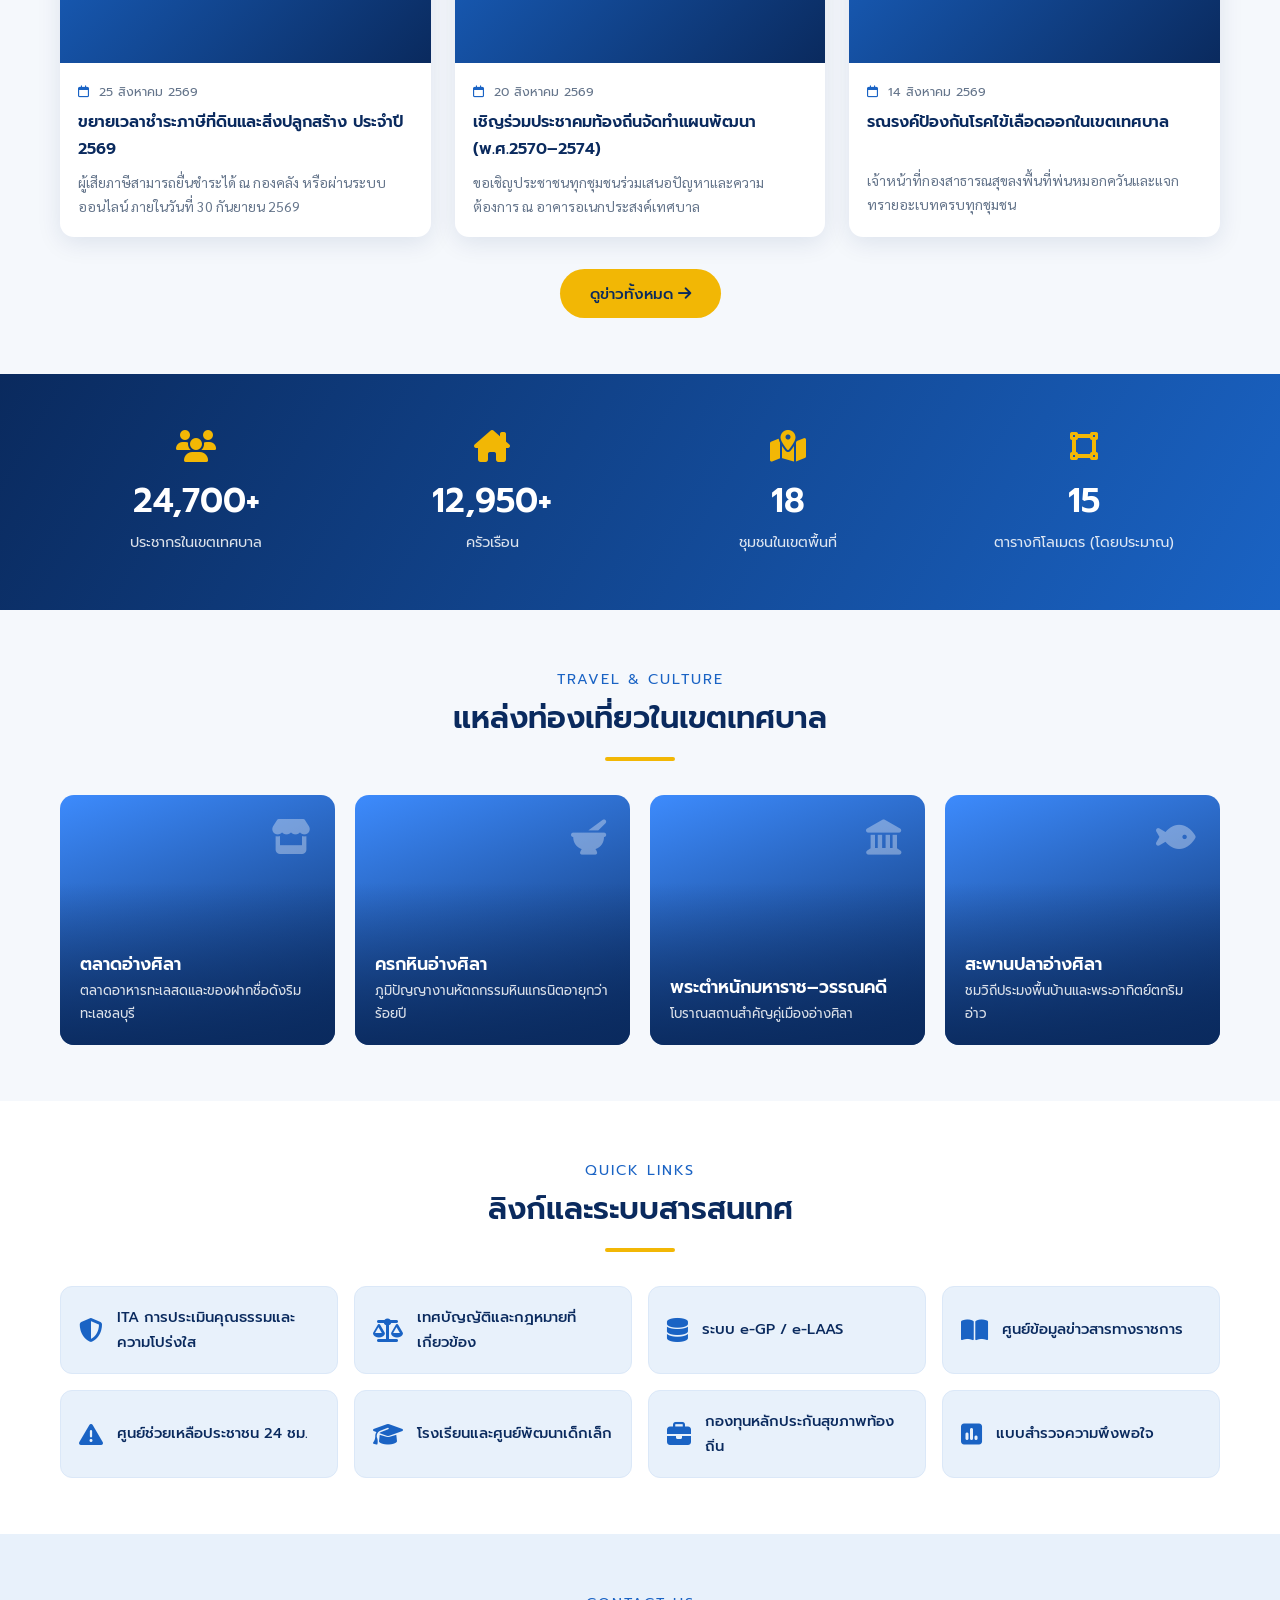
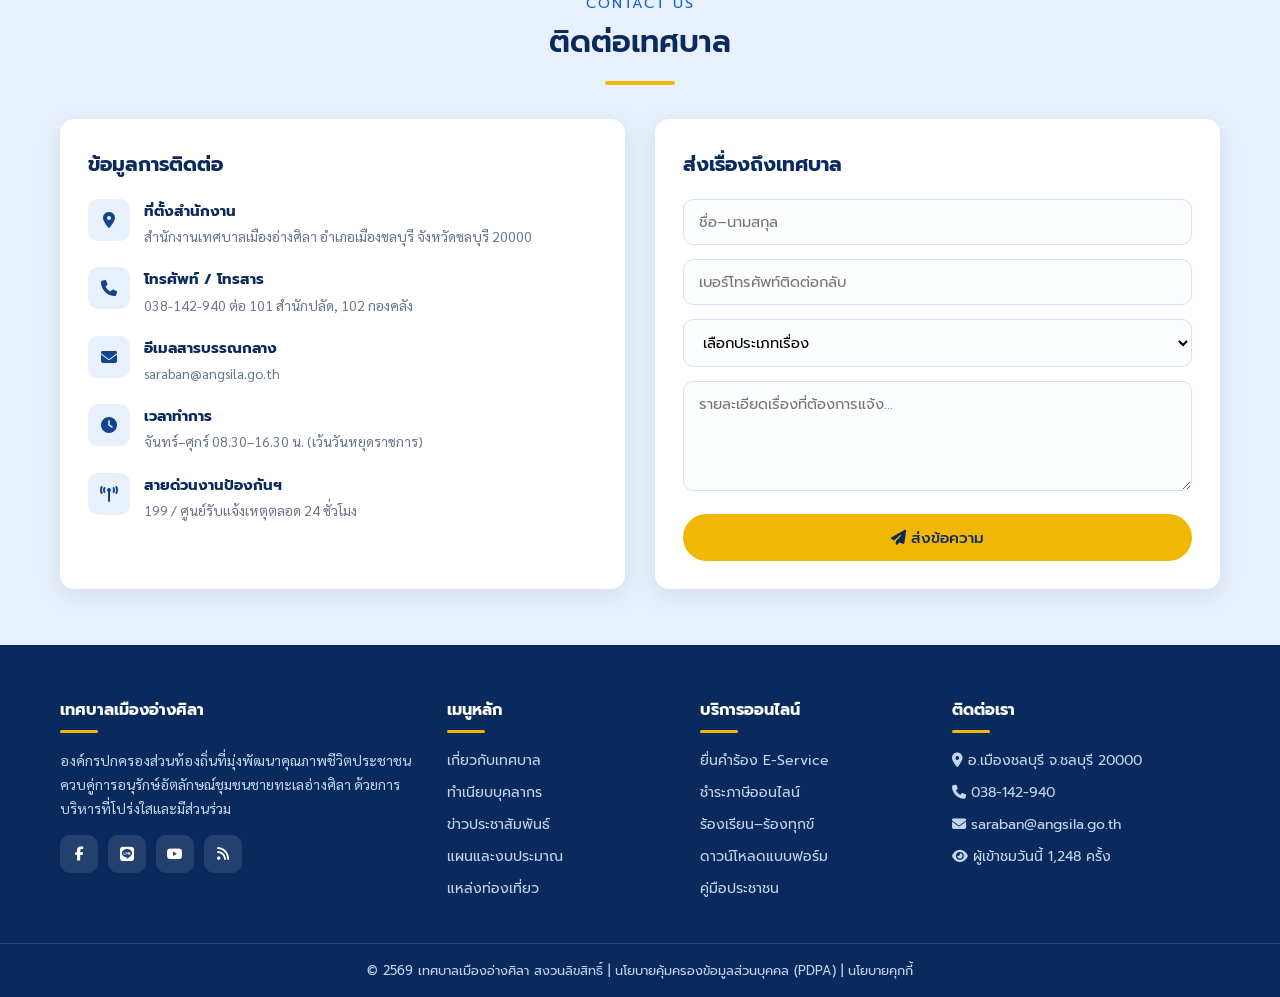
==== commit c302a24a: "Update index.html" ====
--- a/index.html
+++ b/index.html
@@ -129,14 +129,14 @@
       <a href="#service" class="btn btn-line">บริการออนไลน์</a>
     </div>
   </div>
-  <div class="slide" style="background-image:url('https://www.angsilacity.go.th/wp-content/uploads/2026/08/DJI_0267-frame-at-0m36s-2-1024x576-1.jpgw=1600')">
+  <div class="slide" style="background-image:url('https://www.angsilacity.go.th/wp-content/uploads/2026/08/DJI_0267-frame-at-0m36s-2-1024x576-1.jpg')">
     <div class="slide-txt">
       <h2>บริการประชาชนด้วยหัวใจ</h2>
       <p>ยื่นคำร้อง ชำระภาษี แจ้งเรื่องร้องเรียน ได้ทุกที่ทุกเวลาผ่านระบบ E-Service</p>
       <a href="#service" class="btn btn-gold">เข้าสู่ระบบ E-Service</a>
     </div>
   </div>
-  <div class="slide" style="background-image:url('https://www.angsilacity.go.th/wp-content/uploads/2026/08/DJI_0267-frame-at-0m36s-2-1024x576-1.jpgw=1600')">
+  <div class="slide" style="background-image:url('https://www.angsilacity.go.th/wp-content/uploads/2026/08/DJI_0267-frame-at-0m36s-2-1024x576-1.jpg')">
     <div class="slide-txt">
       <h2>โปร่งใส ตรวจสอบได้</h2>
       <p>เปิดเผยข้อมูลงบประมาณ จัดซื้อจัดจ้าง และผลการดำเนินงานตามหลักธรรมาภิบาล</p>
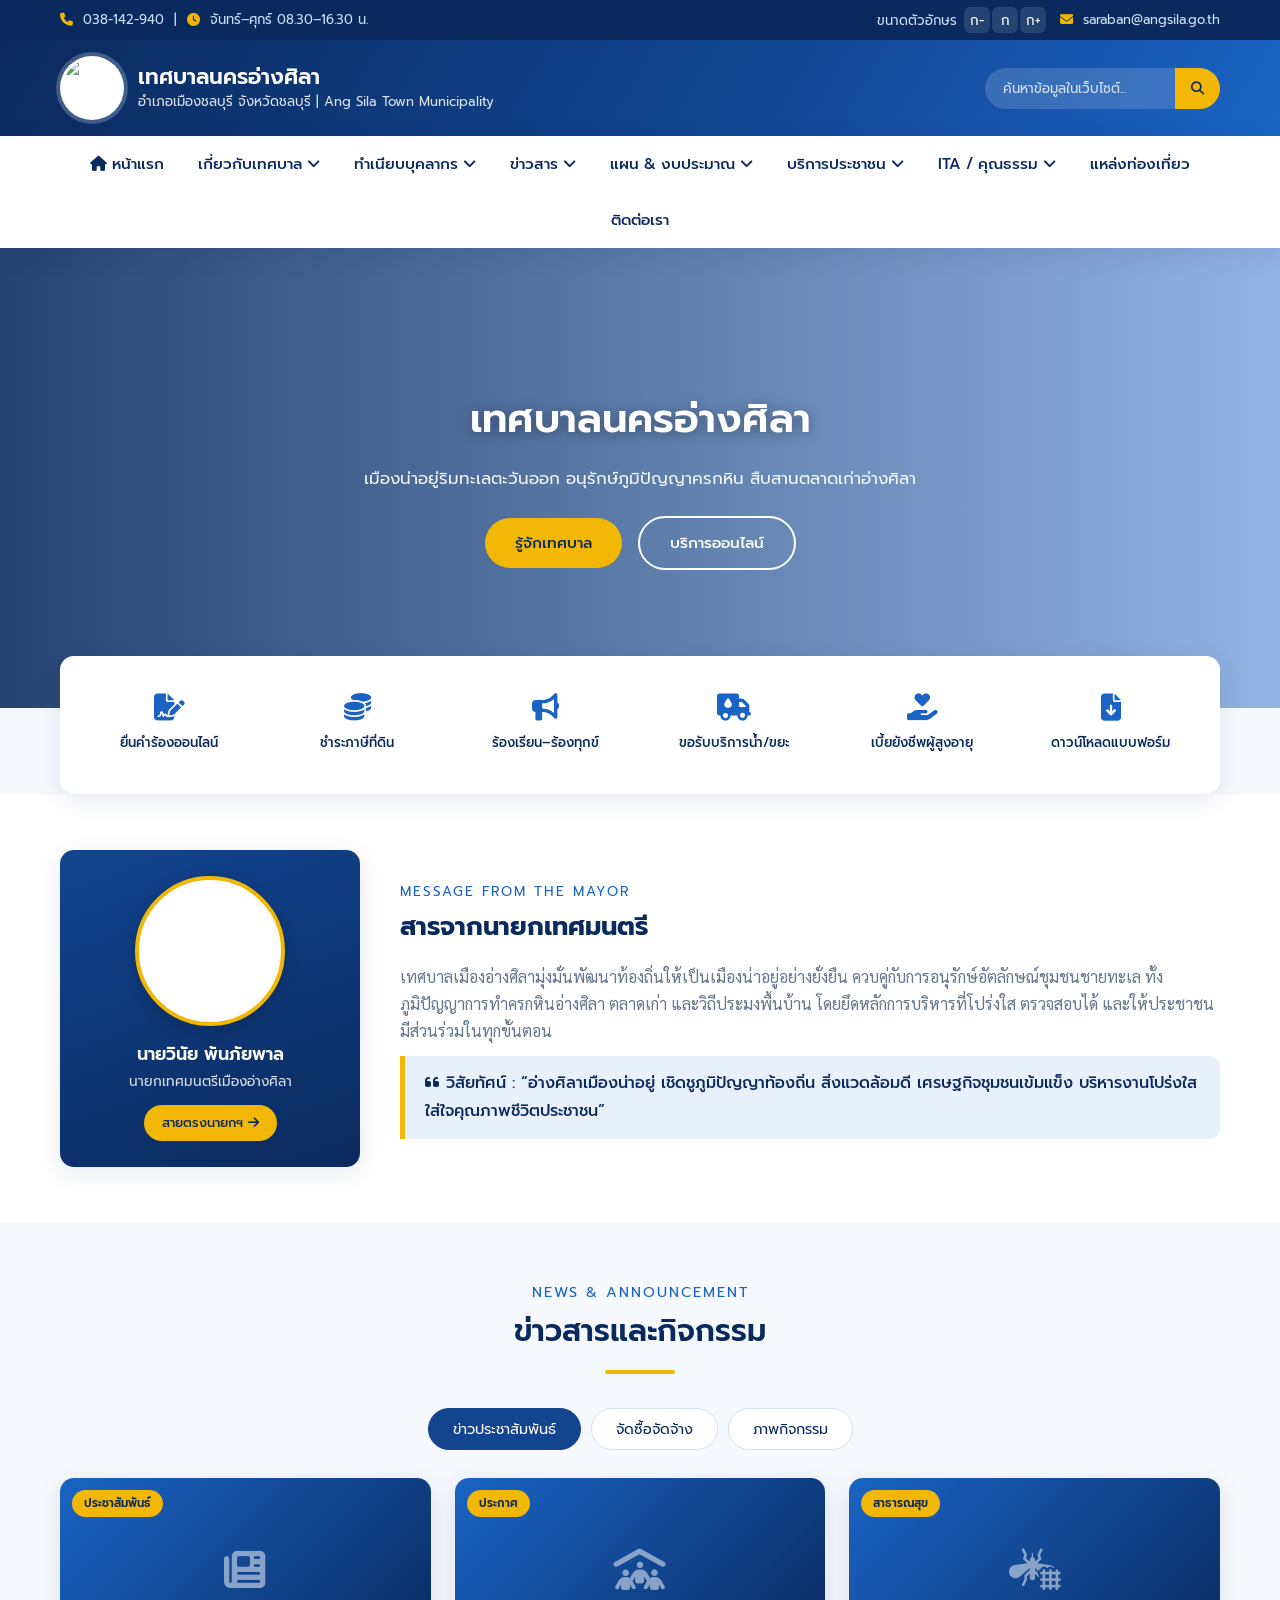
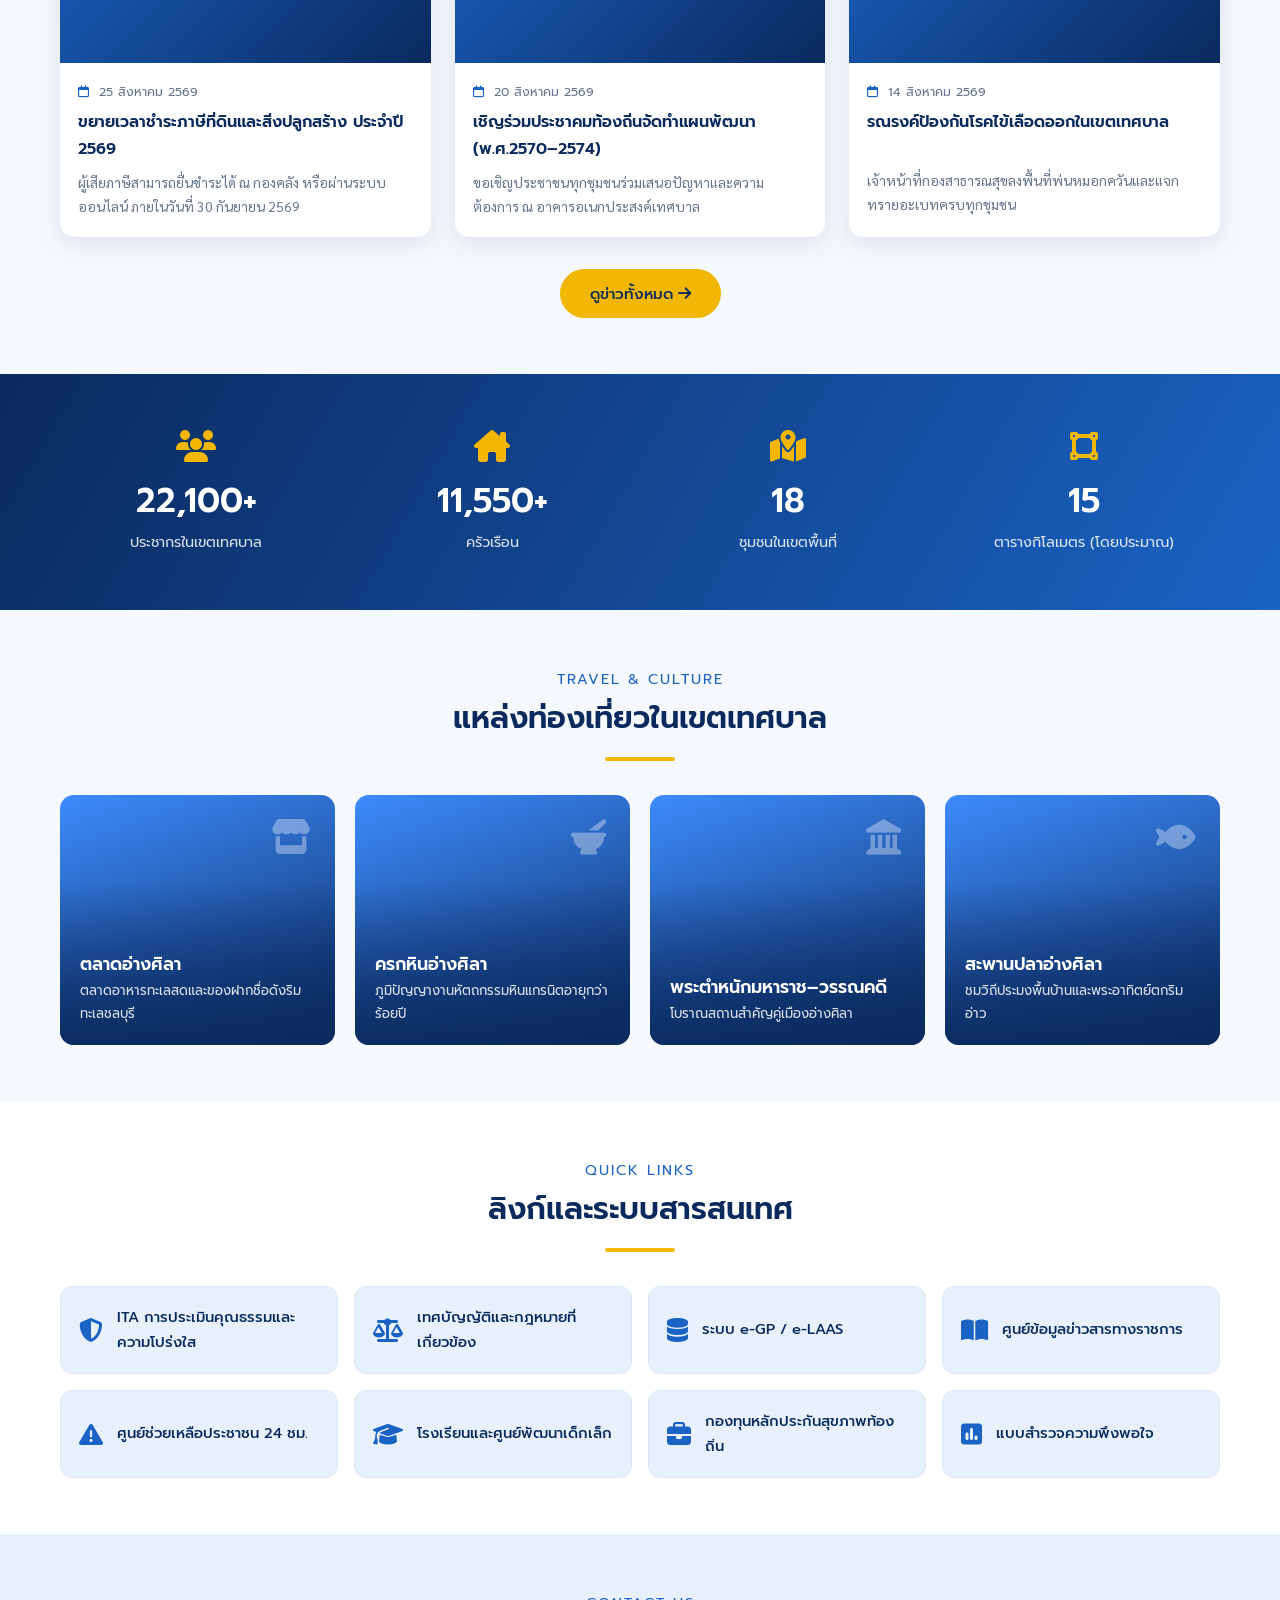
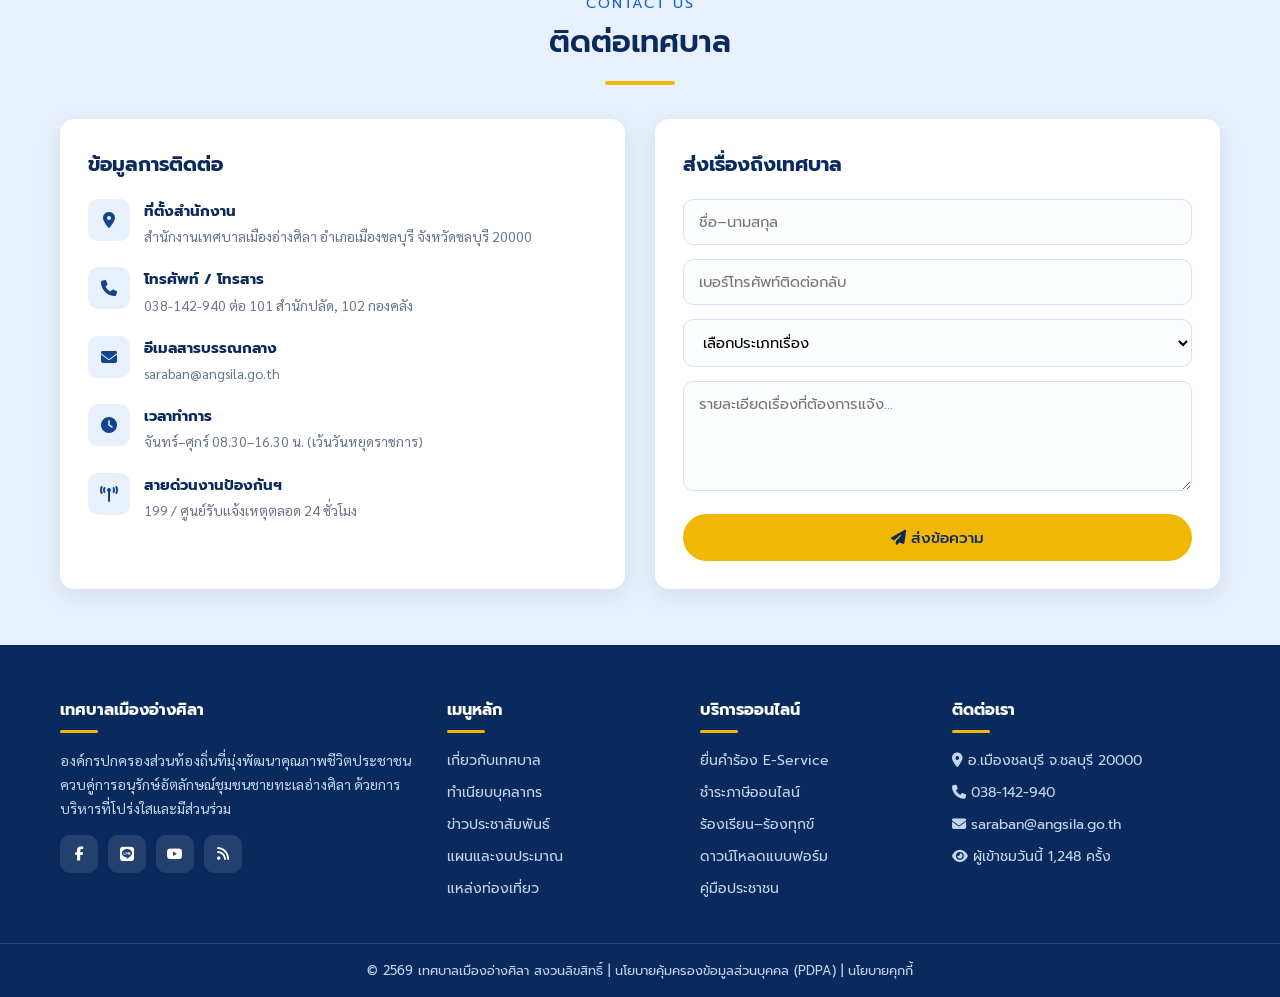
==== commit 3d777976: "Update index.html" ====
--- a/index.html
+++ b/index.html
@@ -121,7 +121,7 @@
 
 <!-- ============ HERO SLIDER ============ -->
 <section class="hero" id="home">
-  <div class="slide on" style="background-image:url('https://www.angsilacity.go.th/wp-content/uploads/2026/08/DJI_0267-frame-at-0m36s-2-1024x576-1.jpg')">
+  <div class="slide on" style="background-image:url('https://www.angsilacity.go.th/wp-content/uploads/2026/08/DJI_0267-frame-at-0m2s-2-1024x576-1.jpg')">
     <div class="slide-txt">
       <h2>เทศบาลนครอ่างศิลา</h2>
       <p>เมืองน่าอยู่ริมทะเลตะวันออก อนุรักษ์ภูมิปัญญาครกหิน สืบสานตลาดเก่าอ่างศิลา</p>
@@ -129,14 +129,14 @@
       <a href="#service" class="btn btn-line">บริการออนไลน์</a>
     </div>
   </div>
-  <div class="slide" style="background-image:url('https://www.angsilacity.go.th/wp-content/uploads/2026/08/DJI_0267-frame-at-0m36s-2-1024x576-1.jpg')">
+  <div class="slide" style="background-image:url('https://www.angsilacity.go.th/wp-content/uploads/2026/08/DJI_0267-frame-at-0m2s-2-1024x576-1.jpg')">
     <div class="slide-txt">
       <h2>บริการประชาชนด้วยหัวใจ</h2>
       <p>ยื่นคำร้อง ชำระภาษี แจ้งเรื่องร้องเรียน ได้ทุกที่ทุกเวลาผ่านระบบ E-Service</p>
       <a href="#service" class="btn btn-gold">เข้าสู่ระบบ E-Service</a>
     </div>
   </div>
-  <div class="slide" style="background-image:url('https://www.angsilacity.go.th/wp-content/uploads/2026/08/DJI_0267-frame-at-0m36s-2-1024x576-1.jpg')">
+  <div class="slide" style="background-image:url('https://www.angsilacity.go.th/wp-content/uploads/2026/08/DJI_0267-frame-at-0m2s-2-1024x576-1.jpg')">
     <div class="slide-txt">
       <h2>โปร่งใส ตรวจสอบได้</h2>
       <p>เปิดเผยข้อมูลงบประมาณ จัดซื้อจัดจ้าง และผลการดำเนินงานตามหลักธรรมาภิบาล</p>
